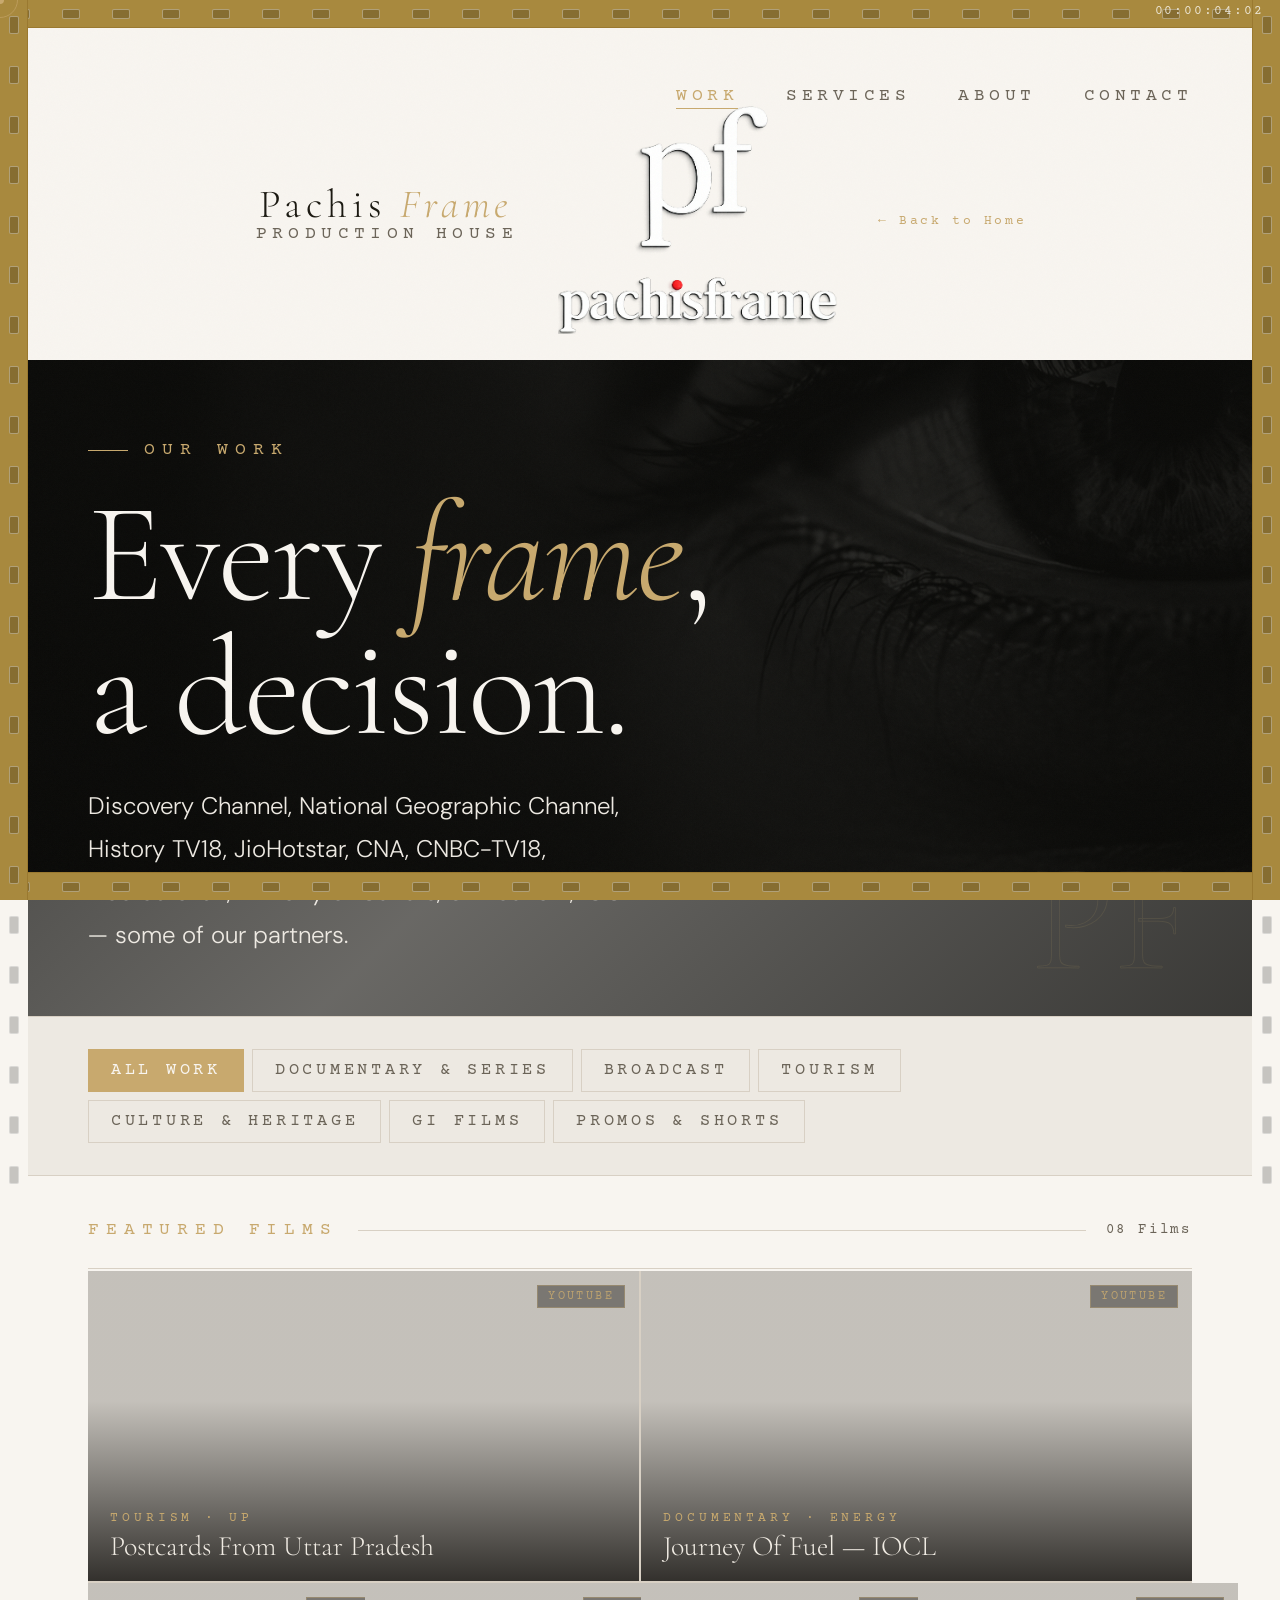
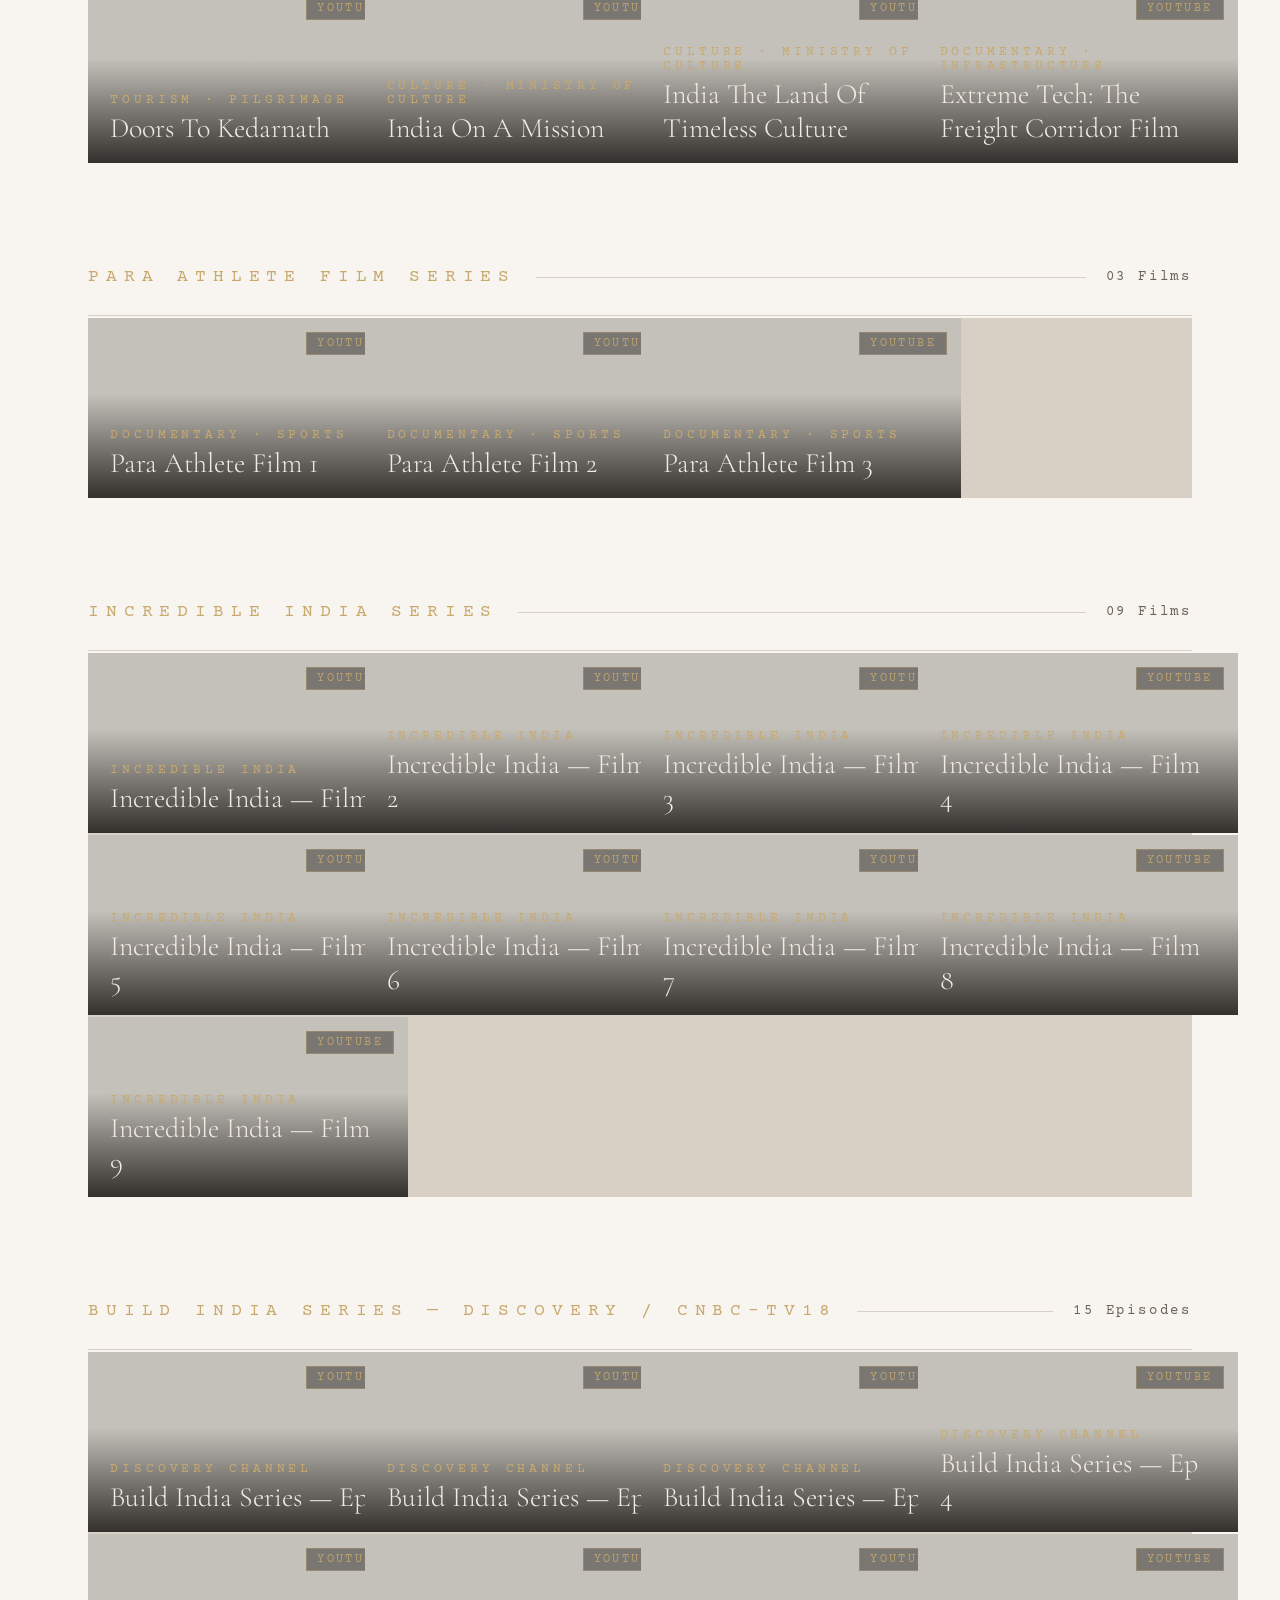
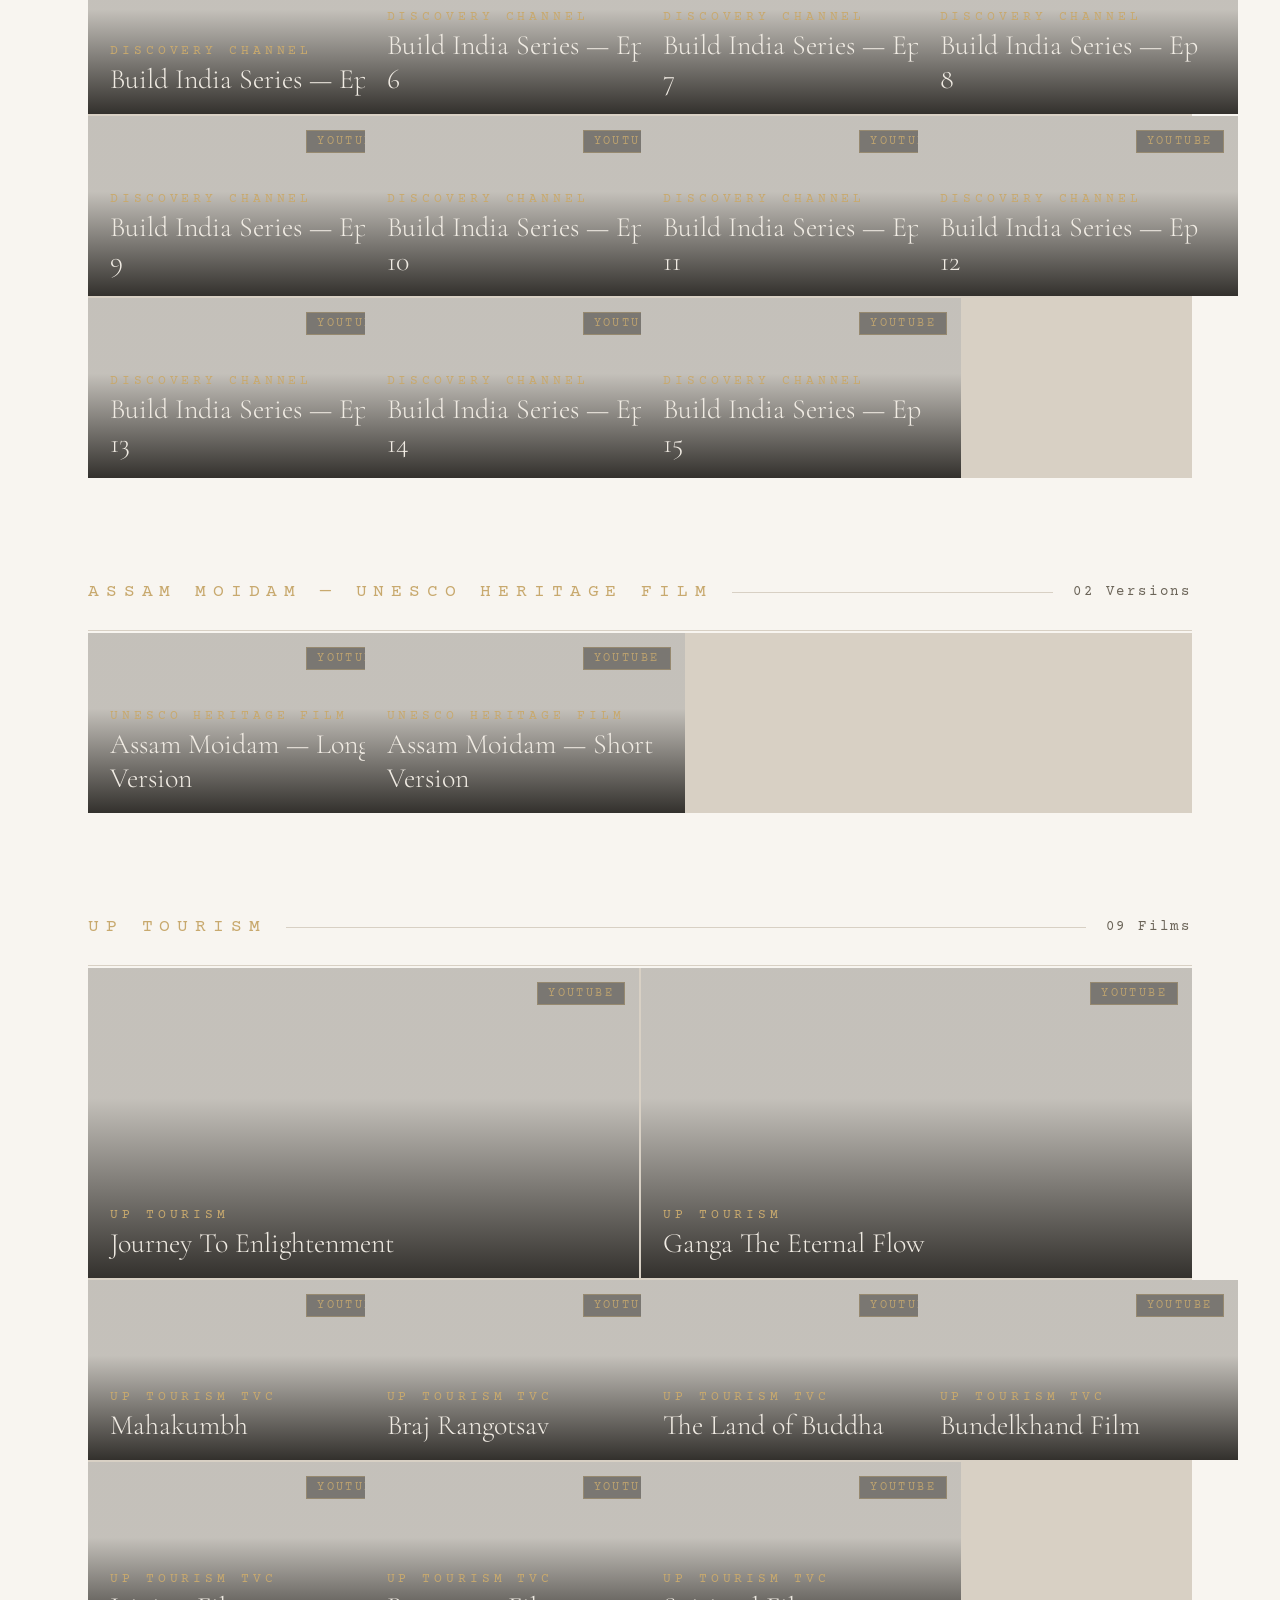
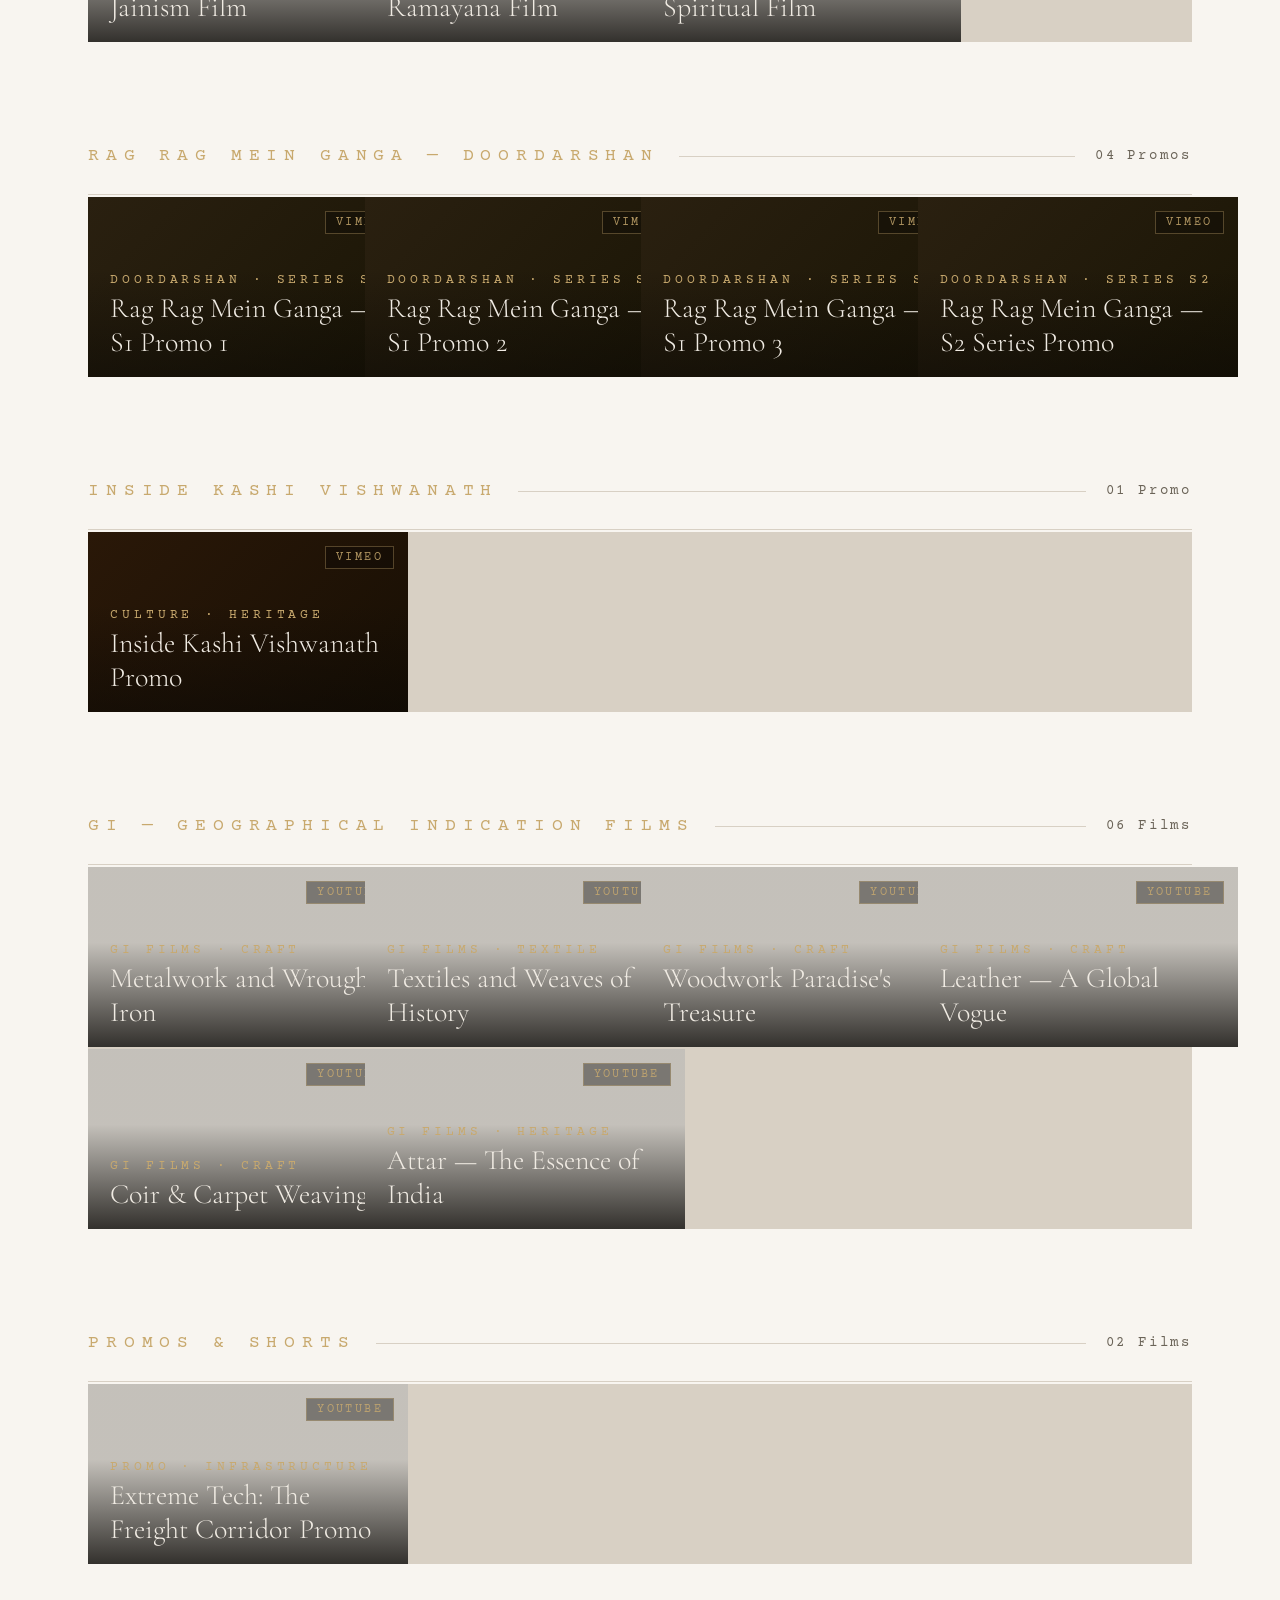
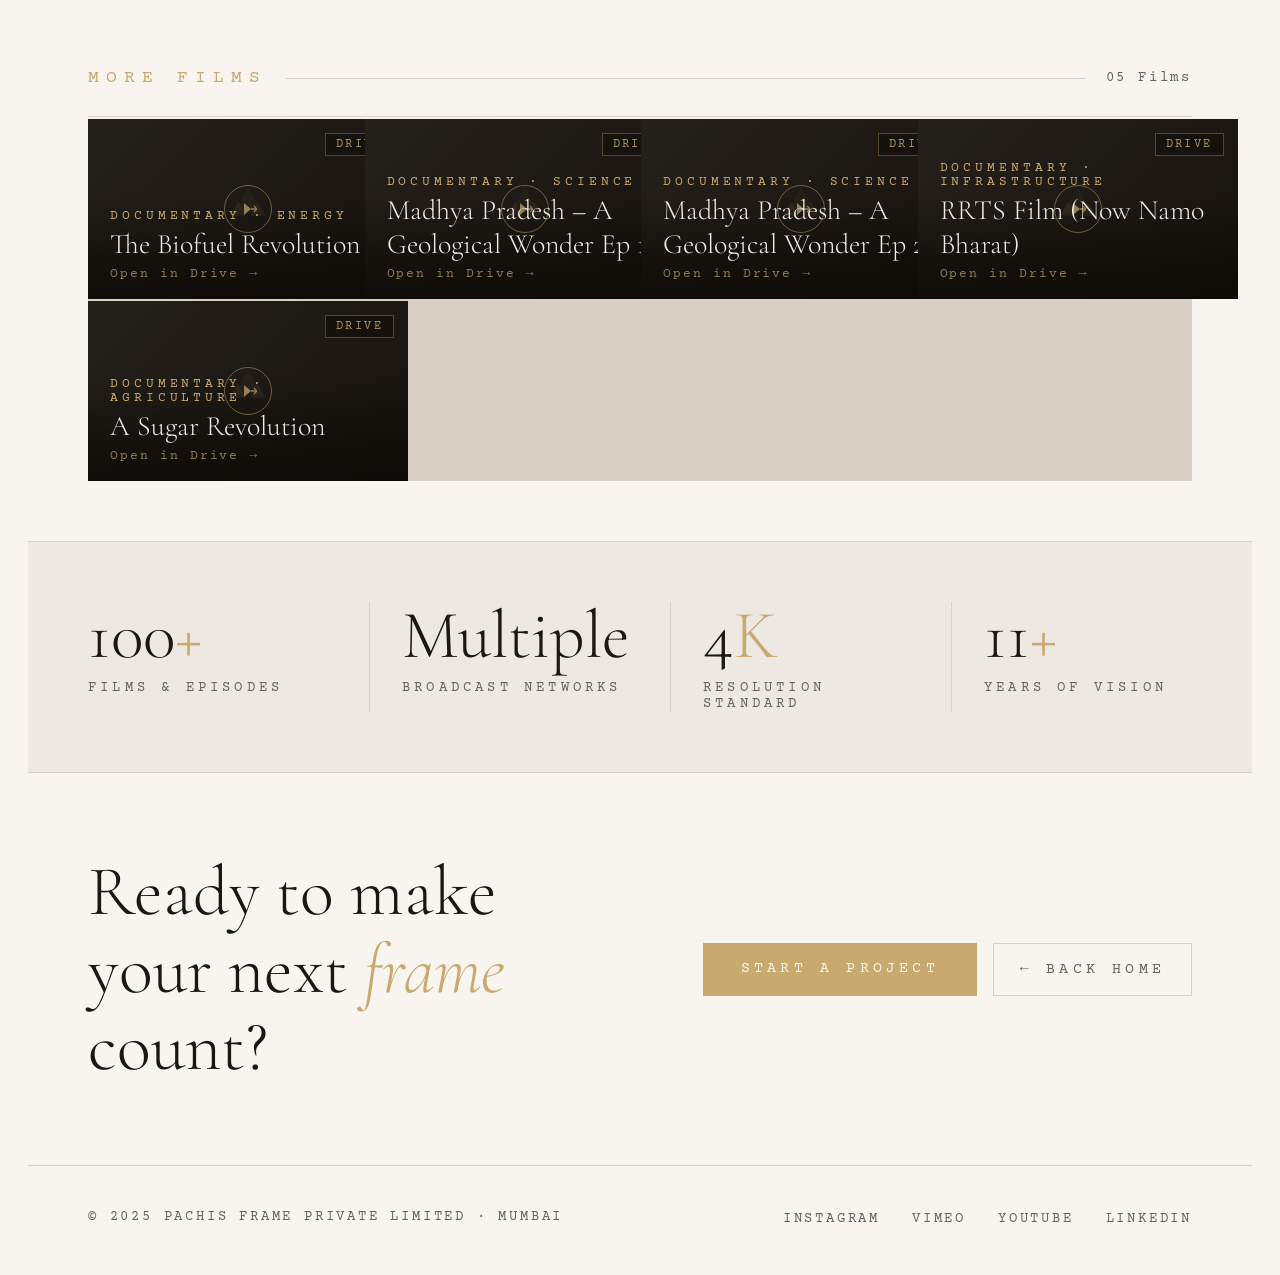
==== work.html @ 08351db2 "first website upload" ====
<!DOCTYPE html>
<html lang="en">
<head>
<meta charset="UTF-8">
<meta name="viewport" content="width=device-width, initial-scale=1.0">
<title>Our Work — Pachis Frame</title>
<link rel="preconnect" href="https://fonts.googleapis.com">
<link href="https://fonts.googleapis.com/css2?family=Cormorant+Garamond:ital,wght@0,300;0,400;1,300;1,400&family=Courier+Prime:wght@400;700&family=DM+Sans:wght@200;300;400&display=swap" rel="stylesheet">
<link rel="stylesheet" href="styles-work.css">
</head>
</head>
<body>

<!-- SHUTTER -->
<div class="shutter" id="shutter">
  <div class="shutter-blade"></div><div class="shutter-blade"></div>
  <div class="shutter-blade"></div><div class="shutter-blade"></div>
  <div class="shutter-blade"></div>
</div>

<div class="grain"></div>
<div class="cursor" id="cursor"></div>
<div class="cursor-ring" id="cursorRing"></div>

<div class="film-strip-top"><div class="sprockets" id="sprockets-top"></div></div>
<div class="film-strip-bottom"><div class="sprockets" id="sprockets-bottom"></div></div>
<div class="film-strip-left"><div id="sprockets-left" style="display:flex;flex-direction:column;align-items:center;gap:var(--sprocket-gap);"></div></div>
<div class="film-strip-right"><div id="sprockets-right" style="display:flex;flex-direction:column;align-items:center;gap:var(--sprocket-gap);"></div></div>
<div class="frame-counter" id="frameCounter">00:00:00:00</div>

<!-- LIGHTBOX -->
<div class="lightbox" id="lightbox">
  <div class="lightbox-inner" id="lightboxInner">
    <button class="lightbox-close" id="lightboxClose">✕&nbsp;&nbsp;Close</button>
    <div id="lightboxContent"></div>
    <div class="lightbox-meta">
      <div>
        <div class="lightbox-cat" id="lightboxCat"></div>
        <div class="lightbox-title" id="lightboxTitle"></div>
      </div>
    </div>
  </div>
</div>

<div class="frame-content">

  <!-- NAV -->
  <nav>
    <div class="logo">
      <div class="logo-text">
        <a href="index.html" class="logo-main">Pachis <span>Frame</span></a>
        <div class="logo-sub">Production House </div>
      </div>
      <img src="pf-logo.png" alt="PF Logo" class="pf-logo" title="Pachis Frame">
      <a href="index.html" class="back-btn">← Back to Home</a>
    </div>
    <ul class="nav-links">
      <li><a href="work.html" class="active">Work</a></li>
      <li><a href="index.html#services">Services</a></li>
      <li><a href="index.html#about">About</a></li>
      <li><a href="index.html#contact">Contact</a></li>
    </ul>
  </nav>

  <!-- PAGE HEADER -->
  <div class="page-header" style="background-image: linear-gradient(135deg, rgba(10,10,8,0.8) 0%, rgba(10,10,8,0.6) 50%, rgba(10,10,8,0.8) 100%), url('bg-cinematic.jpg'); background-size: cover; background-position: center; background-attachment: fixed;">
    <div class="page-eyebrow">OUR WORK</div>
    <h1 class="page-title">Every <em>frame</em>,<br>a decision.</h1>
    <p class="page-subtitle">Discovery Channel, National Geographic Channel, History TV18, JioHotstar, CNA, CNBC-TV18, Doordarshan, Ministry of Culture, UP Tourism, IOCL — some of our partners.</p>
    <div class="page-frame-no">PF</div>
  </div>

  <!-- FILTER BAR -->
  <div class="filter-bar">
    <button class="filter-btn active" data-filter="all">All Work</button>
    <button class="filter-btn" data-filter="documentary">Documentary &amp; Series</button>
    <button class="filter-btn" data-filter="broadcast">Broadcast</button>
    <button class="filter-btn" data-filter="tourism">Tourism</button>
    <button class="filter-btn" data-filter="culture">Culture &amp; Heritage</button>
    <button class="filter-btn" data-filter="gi">GI Films</button>
    <button class="filter-btn" data-filter="promo">Promos &amp; Shorts</button>
  </div>

  <!-- ══════════════════════════════════════════════
       SECTION 1 — FEATURED / STANDALONE FILMS
  ═══════════════════════════════════════════════ -->
  <div class="cat-section">
    <div class="cat-header reveal">
      <div class="cat-label">Featured Films</div>
      <div class="cat-line"></div>
      <div class="cat-count">08 Films</div>
    </div>
  </div>
  <div class="works-section">
    <div class="video-grid featured-first" id="grid-featured">

      <div class="video-card reveal" data-category="tourism"
           data-videoid="_B_gtZFF--w" data-source="youtube"
           data-title="Postcards From Uttar Pradesh" data-cat="Tourism · UP">
        <div class="video-thumb" style="background-image:url('https://img.youtube.com/vi/_B_gtZFF--w/maxresdefault.jpg')"></div>
        <div class="video-overlay"></div>
        <div class="video-frame-line"></div>
        <div class="source-badge">YouTube</div>
        <div class="play-btn"><svg width="14" height="16" viewBox="0 0 14 16" fill="none"><path d="M1 1L13 8L1 15V1Z" fill="#c8a96e"/></svg></div>
        <div class="video-info">
          <div class="video-cat">Tourism · UP</div>
          <div class="video-title">Postcards From Uttar Pradesh</div>
        </div>
      </div>

      <div class="video-card reveal" data-category="documentary"
           data-videoid="2nuiPxfGo1U" data-source="youtube"
           data-title="Journey Of Fuel — IOCL" data-cat="Documentary · Energy">
        <div class="video-thumb" style="background-image:url('https://img.youtube.com/vi/2nuiPxfGo1U/maxresdefault.jpg')"></div>
        <div class="video-overlay"></div>
        <div class="video-frame-line"></div>
        <div class="source-badge">YouTube</div>
        <div class="play-btn"><svg width="14" height="16" viewBox="0 0 14 16" fill="none"><path d="M1 1L13 8L1 15V1Z" fill="#c8a96e"/></svg></div>
        <div class="video-info">
          <div class="video-cat">Documentary · Energy</div>
          <div class="video-title">Journey Of Fuel — IOCL</div>
        </div>
      </div>

      <div class="video-card reveal" data-category="tourism"
           data-videoid="a6baR1G6ljI" data-source="youtube"
           data-title="Doors To Kedarnath" data-cat="Tourism · Pilgrimage">
        <div class="video-thumb" style="background-image:url('https://img.youtube.com/vi/a6baR1G6ljI/maxresdefault.jpg')"></div>
        <div class="video-overlay"></div>
        <div class="video-frame-line"></div>
        <div class="source-badge">YouTube</div>
        <div class="play-btn"><svg width="14" height="16" viewBox="0 0 14 16" fill="none"><path d="M1 1L13 8L1 15V1Z" fill="#c8a96e"/></svg></div>
        <div class="video-info">
          <div class="video-cat">Tourism · Pilgrimage</div>
          <div class="video-title">Doors To Kedarnath</div>
        </div>
      </div>

      <div class="video-card reveal" data-category="culture"
           data-videoid="5Mc6IzIeyDk" data-source="youtube"
           data-title="India On A Mission — Ministry of Culture" data-cat="Culture · Ministry of Culture">
        <div class="video-thumb" style="background-image:url('https://img.youtube.com/vi/5Mc6IzIeyDk/maxresdefault.jpg')"></div>
        <div class="video-overlay"></div>
        <div class="video-frame-line"></div>
        <div class="source-badge">YouTube</div>
        <div class="play-btn"><svg width="14" height="16" viewBox="0 0 14 16" fill="none"><path d="M1 1L13 8L1 15V1Z" fill="#c8a96e"/></svg></div>
        <div class="video-info">
          <div class="video-cat">Culture · Ministry of Culture</div>
          <div class="video-title">India On A Mission</div>
        </div>
      </div>

      <div class="video-card reveal" data-category="culture"
           data-videoid="uENxWjMSAik" data-source="youtube"
           data-title="India The Land Of Timeless Culture — Ministry of Culture" data-cat="Culture · Ministry of Culture">
        <div class="video-thumb" style="background-image:url('https://img.youtube.com/vi/uENxWjMSAik/maxresdefault.jpg')"></div>
        <div class="video-overlay"></div>
        <div class="video-frame-line"></div>
        <div class="source-badge">YouTube</div>
        <div class="play-btn"><svg width="14" height="16" viewBox="0 0 14 16" fill="none"><path d="M1 1L13 8L1 15V1Z" fill="#c8a96e"/></svg></div>
        <div class="video-info">
          <div class="video-cat">Culture · Ministry of Culture</div>
          <div class="video-title">India The Land Of Timeless Culture</div>
        </div>
      </div>

      <div class="video-card reveal" data-category="documentary"
           data-videoid="wspP2FaLEd8" data-source="youtube"
           data-title="Extreme Tech: The Freight Corridor Film" data-cat="Documentary · Infrastructure">
        <div class="video-thumb" style="background-image:url('https://img.youtube.com/vi/wspP2FaLEd8/maxresdefault.jpg')"></div>
        <div class="video-overlay"></div>
        <div class="video-frame-line"></div>
        <div class="source-badge">YouTube</div>
        <div class="play-btn"><svg width="14" height="16" viewBox="0 0 14 16" fill="none"><path d="M1 1L13 8L1 15V1Z" fill="#c8a96e"/></svg></div>
        <div class="video-info">
          <div class="video-cat">Documentary · Infrastructure</div>
          <div class="video-title">Extreme Tech: The Freight Corridor Film</div>
        </div>
      </div>

    </div>
  </div>

  <!-- ══════════════════════════════════════════════
       SECTION 2 — PARA ATHLETE SERIES
  ═══════════════════════════════════════════════ -->
  <div class="cat-section">
    <div class="cat-header reveal">
      <div class="cat-label">Para Athlete Film Series</div>
      <div class="cat-line"></div>
      <div class="cat-count">03 Films</div>
    </div>
  </div>
  <div class="works-section">
    <div class="video-grid" id="grid-para">

      <div class="video-card reveal" data-category="documentary"
           data-videoid="EXRk9Vy6BZ0" data-source="youtube"
           data-title="Para Athlete Film 1" data-cat="Documentary · Sports">
        <div class="video-thumb" style="background-image:url('https://img.youtube.com/vi/EXRk9Vy6BZ0/maxresdefault.jpg')"></div>
        <div class="video-overlay"></div>
        <div class="video-frame-line"></div>
        <div class="source-badge">YouTube</div>
        <div class="play-btn"><svg width="14" height="16" viewBox="0 0 14 16" fill="none"><path d="M1 1L13 8L1 15V1Z" fill="#c8a96e"/></svg></div>
        <div class="video-info">
          <div class="video-cat">Documentary · Sports</div>
          <div class="video-title">Para Athlete Film 1</div>
        </div>
      </div>

      <div class="video-card reveal" data-category="documentary"
           data-videoid="6yxaTI1Kacs" data-source="youtube"
           data-title="Para Athlete Film 2" data-cat="Documentary · Sports">
        <div class="video-thumb" style="background-image:url('https://img.youtube.com/vi/6yxaTI1Kacs/maxresdefault.jpg')"></div>
        <div class="video-overlay"></div>
        <div class="video-frame-line"></div>
        <div class="source-badge">YouTube</div>
        <div class="play-btn"><svg width="14" height="16" viewBox="0 0 14 16" fill="none"><path d="M1 1L13 8L1 15V1Z" fill="#c8a96e"/></svg></div>
        <div class="video-info">
          <div class="video-cat">Documentary · Sports</div>
          <div class="video-title">Para Athlete Film 2</div>
        </div>
      </div>

      <div class="video-card reveal" data-category="documentary"
           data-videoid="1Hbpo1EiDGc" data-source="youtube"
           data-title="Para Athlete Film 3" data-cat="Documentary · Sports">
        <div class="video-thumb" style="background-image:url('https://img.youtube.com/vi/1Hbpo1EiDGc/maxresdefault.jpg')"></div>
        <div class="video-overlay"></div>
        <div class="video-frame-line"></div>
        <div class="source-badge">YouTube</div>
        <div class="play-btn"><svg width="14" height="16" viewBox="0 0 14 16" fill="none"><path d="M1 1L13 8L1 15V1Z" fill="#c8a96e"/></svg></div>
        <div class="video-info">
          <div class="video-cat">Documentary · Sports</div>
          <div class="video-title">Para Athlete Film 3</div>
        </div>
      </div>

    </div>
  </div>

  <!-- ══════════════════════════════════════════════
       SECTION 3 — INCREDIBLE INDIA SERIES
  ═══════════════════════════════════════════════ -->
  <div class="cat-section">
    <div class="cat-header reveal">
      <div class="cat-label">Incredible India Series</div>
      <div class="cat-line"></div>
      <div class="cat-count">09 Films</div>
    </div>
  </div>
  <div class="works-section">
    <div class="video-grid" id="grid-incredibleindia">

      <div class="video-card reveal" data-category="tourism"
           data-videoid="qRhvvIU5agM" data-source="youtube"
           data-title="Incredible India — Film 1" data-cat="Tourism · Incredible India">
        <div class="video-thumb" style="background-image:url('https://img.youtube.com/vi/qRhvvIU5agM/maxresdefault.jpg')"></div>
        <div class="video-overlay"></div><div class="video-frame-line"></div>
        <div class="source-badge">YouTube</div>
        <div class="play-btn"><svg width="14" height="16" viewBox="0 0 14 16" fill="none"><path d="M1 1L13 8L1 15V1Z" fill="#c8a96e"/></svg></div>
        <div class="video-info"><div class="video-cat">Incredible India</div><div class="video-title">Incredible India — Film 1</div></div>
      </div>

      <div class="video-card reveal" data-category="tourism"
           data-videoid="4m4Uq9i8qxs" data-source="youtube"
           data-title="Incredible India — Film 2" data-cat="Tourism · Incredible India">
        <div class="video-thumb" style="background-image:url('https://img.youtube.com/vi/4m4Uq9i8qxs/maxresdefault.jpg')"></div>
        <div class="video-overlay"></div><div class="video-frame-line"></div>
        <div class="source-badge">YouTube</div>
        <div class="play-btn"><svg width="14" height="16" viewBox="0 0 14 16" fill="none"><path d="M1 1L13 8L1 15V1Z" fill="#c8a96e"/></svg></div>
        <div class="video-info"><div class="video-cat">Incredible India</div><div class="video-title">Incredible India — Film 2</div></div>
      </div>

      <div class="video-card reveal" data-category="tourism"
           data-videoid="MO3rZ37IDK4" data-source="youtube"
           data-title="Incredible India — Film 3" data-cat="Tourism · Incredible India">
        <div class="video-thumb" style="background-image:url('https://img.youtube.com/vi/MO3rZ37IDK4/maxresdefault.jpg')"></div>
        <div class="video-overlay"></div><div class="video-frame-line"></div>
        <div class="source-badge">YouTube</div>
        <div class="play-btn"><svg width="14" height="16" viewBox="0 0 14 16" fill="none"><path d="M1 1L13 8L1 15V1Z" fill="#c8a96e"/></svg></div>
        <div class="video-info"><div class="video-cat">Incredible India</div><div class="video-title">Incredible India — Film 3</div></div>
      </div>

      <div class="video-card reveal" data-category="tourism"
           data-videoid="YrK4bOkpATE" data-source="youtube"
           data-title="Incredible India — Film 4" data-cat="Tourism · Incredible India">
        <div class="video-thumb" style="background-image:url('https://img.youtube.com/vi/YrK4bOkpATE/maxresdefault.jpg')"></div>
        <div class="video-overlay"></div><div class="video-frame-line"></div>
        <div class="source-badge">YouTube</div>
        <div class="play-btn"><svg width="14" height="16" viewBox="0 0 14 16" fill="none"><path d="M1 1L13 8L1 15V1Z" fill="#c8a96e"/></svg></div>
        <div class="video-info"><div class="video-cat">Incredible India</div><div class="video-title">Incredible India — Film 4</div></div>
      </div>

      <div class="video-card reveal" data-category="tourism"
           data-videoid="whDSqlfqtlg" data-source="youtube"
           data-title="Incredible India — Film 5" data-cat="Tourism · Incredible India">
        <div class="video-thumb" style="background-image:url('https://img.youtube.com/vi/whDSqlfqtlg/maxresdefault.jpg')"></div>
        <div class="video-overlay"></div><div class="video-frame-line"></div>
        <div class="source-badge">YouTube</div>
        <div class="play-btn"><svg width="14" height="16" viewBox="0 0 14 16" fill="none"><path d="M1 1L13 8L1 15V1Z" fill="#c8a96e"/></svg></div>
        <div class="video-info"><div class="video-cat">Incredible India</div><div class="video-title">Incredible India — Film 5</div></div>
      </div>

      <div class="video-card reveal" data-category="tourism"
           data-videoid="2HBpbGDFO8s" data-source="youtube"
           data-title="Incredible India — Film 6" data-cat="Tourism · Incredible India">
        <div class="video-thumb" style="background-image:url('https://img.youtube.com/vi/2HBpbGDFO8s/maxresdefault.jpg')"></div>
        <div class="video-overlay"></div><div class="video-frame-line"></div>
        <div class="source-badge">YouTube</div>
        <div class="play-btn"><svg width="14" height="16" viewBox="0 0 14 16" fill="none"><path d="M1 1L13 8L1 15V1Z" fill="#c8a96e"/></svg></div>
        <div class="video-info"><div class="video-cat">Incredible India</div><div class="video-title">Incredible India — Film 6</div></div>
      </div>

      <div class="video-card reveal" data-category="tourism"
           data-videoid="ybvDpIU4OSk" data-source="youtube"
           data-title="Incredible India — Film 7" data-cat="Tourism · Incredible India">
        <div class="video-thumb" style="background-image:url('https://img.youtube.com/vi/ybvDpIU4OSk/maxresdefault.jpg')"></div>
        <div class="video-overlay"></div><div class="video-frame-line"></div>
        <div class="source-badge">YouTube</div>
        <div class="play-btn"><svg width="14" height="16" viewBox="0 0 14 16" fill="none"><path d="M1 1L13 8L1 15V1Z" fill="#c8a96e"/></svg></div>
        <div class="video-info"><div class="video-cat">Incredible India</div><div class="video-title">Incredible India — Film 7</div></div>
      </div>

      <div class="video-card reveal" data-category="tourism"
           data-videoid="XbF7Qbi66OY" data-source="youtube"
           data-title="Incredible India — Film 8" data-cat="Tourism · Incredible India">
        <div class="video-thumb" style="background-image:url('https://img.youtube.com/vi/XbF7Qbi66OY/maxresdefault.jpg')"></div>
        <div class="video-overlay"></div><div class="video-frame-line"></div>
        <div class="source-badge">YouTube</div>
        <div class="play-btn"><svg width="14" height="16" viewBox="0 0 14 16" fill="none"><path d="M1 1L13 8L1 15V1Z" fill="#c8a96e"/></svg></div>
        <div class="video-info"><div class="video-cat">Incredible India</div><div class="video-title">Incredible India — Film 8</div></div>
      </div>

      <div class="video-card reveal" data-category="tourism"
           data-videoid="0FHxz-ikoU4" data-source="youtube"
           data-title="Incredible India — Film 9" data-cat="Tourism · Incredible India">
        <div class="video-thumb" style="background-image:url('https://img.youtube.com/vi/0FHxz-ikoU4/maxresdefault.jpg')"></div>
        <div class="video-overlay"></div><div class="video-frame-line"></div>
        <div class="source-badge">YouTube</div>
        <div class="play-btn"><svg width="14" height="16" viewBox="0 0 14 16" fill="none"><path d="M1 1L13 8L1 15V1Z" fill="#c8a96e"/></svg></div>
        <div class="video-info"><div class="video-cat">Incredible India</div><div class="video-title">Incredible India — Film 9</div></div>
      </div>

    </div>
  </div>

  <!-- ══════════════════════════════════════════════
       SECTION 4 — BUILD INDIA SERIES
  ═══════════════════════════════════════════════ -->
  <div class="cat-section">
    <div class="cat-header reveal">
      <div class="cat-label">Build India Series — Discovery / CNBC-TV18</div>
      <div class="cat-line"></div>
      <div class="cat-count">15 Episodes</div>
    </div>
  </div>
  <div class="works-section">
    <div class="video-grid" id="grid-buildindia">

      <div class="video-card reveal" data-category="broadcast"
           data-videoid="jTWuw_oBtJY" data-source="youtube"
           data-title="Build India Series — Ep 1" data-cat="Broadcast · Discovery Channel">
        <div class="video-thumb" style="background-image:url('https://img.youtube.com/vi/jTWuw_oBtJY/maxresdefault.jpg')"></div>
        <div class="video-overlay"></div><div class="video-frame-line"></div>
        <div class="source-badge">YouTube</div>
        <div class="play-btn"><svg width="14" height="16" viewBox="0 0 14 16" fill="none"><path d="M1 1L13 8L1 15V1Z" fill="#c8a96e"/></svg></div>
        <div class="video-info"><div class="video-cat">Discovery Channel</div><div class="video-title">Build India Series — Ep 1</div></div>
      </div>

      <div class="video-card reveal" data-category="broadcast"
           data-videoid="-Cwk-nuMx7U" data-source="youtube"
           data-title="Build India Series — Ep 2" data-cat="Broadcast · Discovery Channel">
        <div class="video-thumb" style="background-image:url('https://img.youtube.com/vi/-Cwk-nuMx7U/maxresdefault.jpg')"></div>
        <div class="video-overlay"></div><div class="video-frame-line"></div>
        <div class="source-badge">YouTube</div>
        <div class="play-btn"><svg width="14" height="16" viewBox="0 0 14 16" fill="none"><path d="M1 1L13 8L1 15V1Z" fill="#c8a96e"/></svg></div>
        <div class="video-info"><div class="video-cat">Discovery Channel</div><div class="video-title">Build India Series — Ep 2</div></div>
      </div>

      <div class="video-card reveal" data-category="broadcast"
           data-videoid="j55F1gL2XO8" data-source="youtube"
           data-title="Build India Series — Ep 3" data-cat="Broadcast · Discovery Channel">
        <div class="video-thumb" style="background-image:url('https://img.youtube.com/vi/j55F1gL2XO8/maxresdefault.jpg')"></div>
        <div class="video-overlay"></div><div class="video-frame-line"></div>
        <div class="source-badge">YouTube</div>
        <div class="play-btn"><svg width="14" height="16" viewBox="0 0 14 16" fill="none"><path d="M1 1L13 8L1 15V1Z" fill="#c8a96e"/></svg></div>
        <div class="video-info"><div class="video-cat">Discovery Channel</div><div class="video-title">Build India Series — Ep 3</div></div>
      </div>

      <div class="video-card reveal" data-category="broadcast"
           data-videoid="HFkU7lZjG0E" data-source="youtube"
           data-title="Build India Series — Ep 4" data-cat="Broadcast · Discovery Channel">
        <div class="video-thumb" style="background-image:url('https://img.youtube.com/vi/HFkU7lZjG0E/maxresdefault.jpg')"></div>
        <div class="video-overlay"></div><div class="video-frame-line"></div>
        <div class="source-badge">YouTube</div>
        <div class="play-btn"><svg width="14" height="16" viewBox="0 0 14 16" fill="none"><path d="M1 1L13 8L1 15V1Z" fill="#c8a96e"/></svg></div>
        <div class="video-info"><div class="video-cat">Discovery Channel</div><div class="video-title">Build India Series — Ep 4</div></div>
      </div>

      <div class="video-card reveal" data-category="broadcast"
           data-videoid="zaFuemRJlSE" data-source="youtube"
           data-title="Build India Series — Ep 5" data-cat="Broadcast · Discovery Channel">
        <div class="video-thumb" style="background-image:url('https://img.youtube.com/vi/zaFuemRJlSE/maxresdefault.jpg')"></div>
        <div class="video-overlay"></div><div class="video-frame-line"></div>
        <div class="source-badge">YouTube</div>
        <div class="play-btn"><svg width="14" height="16" viewBox="0 0 14 16" fill="none"><path d="M1 1L13 8L1 15V1Z" fill="#c8a96e"/></svg></div>
        <div class="video-info"><div class="video-cat">Discovery Channel</div><div class="video-title">Build India Series — Ep 5</div></div>
      </div>

      <div class="video-card reveal" data-category="broadcast"
           data-videoid="fEWGQwNhNB8" data-source="youtube"
           data-title="Build India Series — Ep 6" data-cat="Broadcast · Discovery Channel">
        <div class="video-thumb" style="background-image:url('https://img.youtube.com/vi/fEWGQwNhNB8/maxresdefault.jpg')"></div>
        <div class="video-overlay"></div><div class="video-frame-line"></div>
        <div class="source-badge">YouTube</div>
        <div class="play-btn"><svg width="14" height="16" viewBox="0 0 14 16" fill="none"><path d="M1 1L13 8L1 15V1Z" fill="#c8a96e"/></svg></div>
        <div class="video-info"><div class="video-cat">Discovery Channel</div><div class="video-title">Build India Series — Ep 6</div></div>
      </div>

      <div class="video-card reveal" data-category="broadcast"
           data-videoid="XD5-wzLCQTE" data-source="youtube"
           data-title="Build India Series — Ep 7" data-cat="Broadcast · Discovery Channel">
        <div class="video-thumb" style="background-image:url('https://img.youtube.com/vi/XD5-wzLCQTE/maxresdefault.jpg')"></div>
        <div class="video-overlay"></div><div class="video-frame-line"></div>
        <div class="source-badge">YouTube</div>
        <div class="play-btn"><svg width="14" height="16" viewBox="0 0 14 16" fill="none"><path d="M1 1L13 8L1 15V1Z" fill="#c8a96e"/></svg></div>
        <div class="video-info"><div class="video-cat">Discovery Channel</div><div class="video-title">Build India Series — Ep 7</div></div>
      </div>

      <div class="video-card reveal" data-category="broadcast"
           data-videoid="HEJBFNecsIA" data-source="youtube"
           data-title="Build India Series — Ep 8" data-cat="Broadcast · Discovery Channel">
        <div class="video-thumb" style="background-image:url('https://img.youtube.com/vi/HEJBFNecsIA/maxresdefault.jpg')"></div>
        <div class="video-overlay"></div><div class="video-frame-line"></div>
        <div class="source-badge">YouTube</div>
        <div class="play-btn"><svg width="14" height="16" viewBox="0 0 14 16" fill="none"><path d="M1 1L13 8L1 15V1Z" fill="#c8a96e"/></svg></div>
        <div class="video-info"><div class="video-cat">Discovery Channel</div><div class="video-title">Build India Series — Ep 8</div></div>
      </div>

      <div class="video-card reveal" data-category="broadcast"
           data-videoid="QM6WQ2ZDvts" data-source="youtube"
           data-title="Build India Series — Ep 9" data-cat="Broadcast · Discovery Channel">
        <div class="video-thumb" style="background-image:url('https://img.youtube.com/vi/QM6WQ2ZDvts/maxresdefault.jpg')"></div>
        <div class="video-overlay"></div><div class="video-frame-line"></div>
        <div class="source-badge">YouTube</div>
        <div class="play-btn"><svg width="14" height="16" viewBox="0 0 14 16" fill="none"><path d="M1 1L13 8L1 15V1Z" fill="#c8a96e"/></svg></div>
        <div class="video-info"><div class="video-cat">Discovery Channel</div><div class="video-title">Build India Series — Ep 9</div></div>
      </div>

      <div class="video-card reveal" data-category="broadcast"
           data-videoid="f9yNM8xARi8" data-source="youtube"
           data-title="Build India Series — Ep 10" data-cat="Broadcast · Discovery Channel">
        <div class="video-thumb" style="background-image:url('https://img.youtube.com/vi/f9yNM8xARi8/maxresdefault.jpg')"></div>
        <div class="video-overlay"></div><div class="video-frame-line"></div>
        <div class="source-badge">YouTube</div>
        <div class="play-btn"><svg width="14" height="16" viewBox="0 0 14 16" fill="none"><path d="M1 1L13 8L1 15V1Z" fill="#c8a96e"/></svg></div>
        <div class="video-info"><div class="video-cat">Discovery Channel</div><div class="video-title">Build India Series — Ep 10</div></div>
      </div>

      <div class="video-card reveal" data-category="broadcast"
           data-videoid="nvNVYXzQwLo" data-source="youtube"
           data-title="Build India Series — Ep 11" data-cat="Broadcast · Discovery Channel">
        <div class="video-thumb" style="background-image:url('https://img.youtube.com/vi/nvNVYXzQwLo/maxresdefault.jpg')"></div>
        <div class="video-overlay"></div><div class="video-frame-line"></div>
        <div class="source-badge">YouTube</div>
        <div class="play-btn"><svg width="14" height="16" viewBox="0 0 14 16" fill="none"><path d="M1 1L13 8L1 15V1Z" fill="#c8a96e"/></svg></div>
        <div class="video-info"><div class="video-cat">Discovery Channel</div><div class="video-title">Build India Series — Ep 11</div></div>
      </div>

      <div class="video-card reveal" data-category="broadcast"
           data-videoid="m8gb6R8pz40" data-source="youtube"
           data-title="Build India Series — Ep 12" data-cat="Broadcast · Discovery Channel">
        <div class="video-thumb" style="background-image:url('https://img.youtube.com/vi/m8gb6R8pz40/maxresdefault.jpg')"></div>
        <div class="video-overlay"></div><div class="video-frame-line"></div>
        <div class="source-badge">YouTube</div>
        <div class="play-btn"><svg width="14" height="16" viewBox="0 0 14 16" fill="none"><path d="M1 1L13 8L1 15V1Z" fill="#c8a96e"/></svg></div>
        <div class="video-info"><div class="video-cat">Discovery Channel</div><div class="video-title">Build India Series — Ep 12</div></div>
      </div>

      <div class="video-card reveal" data-category="broadcast"
           data-videoid="bK5sveA7hng" data-source="youtube"
           data-title="Build India Series — Ep 13" data-cat="Broadcast · Discovery Channel">
        <div class="video-thumb" style="background-image:url('https://img.youtube.com/vi/bK5sveA7hng/maxresdefault.jpg')"></div>
        <div class="video-overlay"></div><div class="video-frame-line"></div>
        <div class="source-badge">YouTube</div>
        <div class="play-btn"><svg width="14" height="16" viewBox="0 0 14 16" fill="none"><path d="M1 1L13 8L1 15V1Z" fill="#c8a96e"/></svg></div>
        <div class="video-info"><div class="video-cat">Discovery Channel</div><div class="video-title">Build India Series — Ep 13</div></div>
      </div>

      <div class="video-card reveal" data-category="broadcast"
           data-videoid="z0sQPzvPqnU" data-source="youtube"
           data-title="Build India Series — Ep 14" data-cat="Broadcast · Discovery Channel">
        <div class="video-thumb" style="background-image:url('https://img.youtube.com/vi/z0sQPzvPqnU/maxresdefault.jpg')"></div>
        <div class="video-overlay"></div><div class="video-frame-line"></div>
        <div class="source-badge">YouTube</div>
        <div class="play-btn"><svg width="14" height="16" viewBox="0 0 14 16" fill="none"><path d="M1 1L13 8L1 15V1Z" fill="#c8a96e"/></svg></div>
        <div class="video-info"><div class="video-cat">Discovery Channel</div><div class="video-title">Build India Series — Ep 14</div></div>
      </div>

      <div class="video-card reveal" data-category="broadcast"
           data-videoid="z8LSO2iUUVU" data-source="youtube"
           data-title="Build India Series — Ep 15" data-cat="Broadcast · Discovery Channel">
        <div class="video-thumb" style="background-image:url('https://img.youtube.com/vi/z8LSO2iUUVU/maxresdefault.jpg')"></div>
        <div class="video-overlay"></div><div class="video-frame-line"></div>
        <div class="source-badge">YouTube</div>
        <div class="play-btn"><svg width="14" height="16" viewBox="0 0 14 16" fill="none"><path d="M1 1L13 8L1 15V1Z" fill="#c8a96e"/></svg></div>
        <div class="video-info"><div class="video-cat">Discovery Channel</div><div class="video-title">Build India Series — Ep 15</div></div>
      </div>

    </div>
  </div>

  <!-- ══════════════════════════════════════════════
       SECTION 5 — ASSAM MOIDAM UNESCO
  ═══════════════════════════════════════════════ -->
  <div class="cat-section">
    <div class="cat-header reveal">
      <div class="cat-label">Assam Moidam — UNESCO Heritage Film</div>
      <div class="cat-line"></div>
      <div class="cat-count">02 Versions</div>
    </div>
  </div>
  <div class="works-section">
    <div class="video-grid" id="grid-assam">

      <div class="video-card reveal" data-category="culture"
           data-videoid="Jr9wdoVGIuc" data-source="youtube"
           data-title="Assam Moidam UNESCO Film — Long Version" data-cat="Culture · UNESCO Heritage">
        <div class="video-thumb" style="background-image:url('https://img.youtube.com/vi/Jr9wdoVGIuc/maxresdefault.jpg')"></div>
        <div class="video-overlay"></div><div class="video-frame-line"></div>
        <div class="source-badge">YouTube</div>
        <div class="play-btn"><svg width="14" height="16" viewBox="0 0 14 16" fill="none"><path d="M1 1L13 8L1 15V1Z" fill="#c8a96e"/></svg></div>
        <div class="video-info"><div class="video-cat">UNESCO Heritage Film</div><div class="video-title">Assam Moidam — Long Version</div></div>
      </div>

      <div class="video-card reveal" data-category="culture"
           data-videoid="HhB0kXmDrwQ" data-source="youtube"
           data-title="Assam Moidam UNESCO Film — Short Version" data-cat="Culture · UNESCO Heritage">
        <div class="video-thumb" style="background-image:url('https://img.youtube.com/vi/HhB0kXmDrwQ/maxresdefault.jpg')"></div>
        <div class="video-overlay"></div><div class="video-frame-line"></div>
        <div class="source-badge">YouTube</div>
        <div class="play-btn"><svg width="14" height="16" viewBox="0 0 14 16" fill="none"><path d="M1 1L13 8L1 15V1Z" fill="#c8a96e"/></svg></div>
        <div class="video-info"><div class="video-cat">UNESCO Heritage Film</div><div class="video-title">Assam Moidam — Short Version</div></div>
      </div>

    </div>
  </div>

  <!-- ══════════════════════════════════════════════
       SECTION 6 — UP TOURISM
  ═══════════════════════════════════════════════ -->
  <div class="cat-section">
    <div class="cat-header reveal">
      <div class="cat-label">UP Tourism</div>
      <div class="cat-line"></div>
      <div class="cat-count">09 Films</div>
    </div>
  </div>
  <div class="works-section">
    <div class="video-grid featured-first" id="grid-uptourism">

      <div class="video-card reveal" data-category="tourism"
           data-videoid="OXKZukWqCCk" data-source="youtube"
           data-title="UP Tourism – Journey To Enlightenment" data-cat="Tourism · UP Tourism">
        <div class="video-thumb" style="background-image:url('https://img.youtube.com/vi/OXKZukWqCCk/maxresdefault.jpg')"></div>
        <div class="video-overlay"></div><div class="video-frame-line"></div>
        <div class="source-badge">YouTube</div>
        <div class="play-btn"><svg width="14" height="16" viewBox="0 0 14 16" fill="none"><path d="M1 1L13 8L1 15V1Z" fill="#c8a96e"/></svg></div>
        <div class="video-info"><div class="video-cat">UP Tourism</div><div class="video-title">Journey To Enlightenment</div></div>
      </div>

      <div class="video-card reveal" data-category="tourism"
           data-videoid="9EtKFPC55WQ" data-source="youtube"
           data-title="UP Tourism – Ganga The Eternal Flow" data-cat="Tourism · UP Tourism">
        <div class="video-thumb" style="background-image:url('https://img.youtube.com/vi/9EtKFPC55WQ/maxresdefault.jpg')"></div>
        <div class="video-overlay"></div><div class="video-frame-line"></div>
        <div class="source-badge">YouTube</div>
        <div class="play-btn"><svg width="14" height="16" viewBox="0 0 14 16" fill="none"><path d="M1 1L13 8L1 15V1Z" fill="#c8a96e"/></svg></div>
        <div class="video-info"><div class="video-cat">UP Tourism</div><div class="video-title">Ganga The Eternal Flow</div></div>
      </div>

      <!-- TVCs -->
      <div class="video-card reveal" data-category="tourism"
           data-videoid="eIlNX1cijxQ" data-source="youtube"
           data-title="UP Tourism TVC — Mahakumbh" data-cat="Tourism · TVC">
        <div class="video-thumb" style="background-image:url('https://img.youtube.com/vi/eIlNX1cijxQ/maxresdefault.jpg')"></div>
        <div class="video-overlay"></div><div class="video-frame-line"></div>
        <div class="source-badge">YouTube</div>
        <div class="play-btn"><svg width="14" height="16" viewBox="0 0 14 16" fill="none"><path d="M1 1L13 8L1 15V1Z" fill="#c8a96e"/></svg></div>
        <div class="video-info"><div class="video-cat">UP Tourism TVC</div><div class="video-title">Mahakumbh</div></div>
      </div>

      <div class="video-card reveal" data-category="tourism"
           data-videoid="2mIAxkvfkPI" data-source="youtube"
           data-title="UP Tourism TVC — Braj Rangotsav" data-cat="Tourism · TVC">
        <div class="video-thumb" style="background-image:url('https://img.youtube.com/vi/2mIAxkvfkPI/maxresdefault.jpg')"></div>
        <div class="video-overlay"></div><div class="video-frame-line"></div>
        <div class="source-badge">YouTube</div>
        <div class="play-btn"><svg width="14" height="16" viewBox="0 0 14 16" fill="none"><path d="M1 1L13 8L1 15V1Z" fill="#c8a96e"/></svg></div>
        <div class="video-info"><div class="video-cat">UP Tourism TVC</div><div class="video-title">Braj Rangotsav</div></div>
      </div>

      <div class="video-card reveal" data-category="tourism"
           data-videoid="364Ls2o9Zd8" data-source="youtube"
           data-title="UP Tourism TVC — The Land of Buddha" data-cat="Tourism · TVC">
        <div class="video-thumb" style="background-image:url('https://img.youtube.com/vi/364Ls2o9Zd8/maxresdefault.jpg')"></div>
        <div class="video-overlay"></div><div class="video-frame-line"></div>
        <div class="source-badge">YouTube</div>
        <div class="play-btn"><svg width="14" height="16" viewBox="0 0 14 16" fill="none"><path d="M1 1L13 8L1 15V1Z" fill="#c8a96e"/></svg></div>
        <div class="video-info"><div class="video-cat">UP Tourism TVC</div><div class="video-title">The Land of Buddha</div></div>
      </div>

      <div class="video-card reveal" data-category="tourism"
           data-videoid="q4EOQjuEigc" data-source="youtube"
           data-title="UP Tourism TVC — Bundelkhand Film" data-cat="Tourism · TVC">
        <div class="video-thumb" style="background-image:url('https://img.youtube.com/vi/q4EOQjuEigc/maxresdefault.jpg')"></div>
        <div class="video-overlay"></div><div class="video-frame-line"></div>
        <div class="source-badge">YouTube</div>
        <div class="play-btn"><svg width="14" height="16" viewBox="0 0 14 16" fill="none"><path d="M1 1L13 8L1 15V1Z" fill="#c8a96e"/></svg></div>
        <div class="video-info"><div class="video-cat">UP Tourism TVC</div><div class="video-title">Bundelkhand Film</div></div>
      </div>

      <div class="video-card reveal" data-category="tourism"
           data-videoid="JKrm-td3vwM" data-source="youtube"
           data-title="UP Tourism TVC — Jainism Film" data-cat="Tourism · TVC">
        <div class="video-thumb" style="background-image:url('https://img.youtube.com/vi/JKrm-td3vwM/maxresdefault.jpg')"></div>
        <div class="video-overlay"></div><div class="video-frame-line"></div>
        <div class="source-badge">YouTube</div>
        <div class="play-btn"><svg width="14" height="16" viewBox="0 0 14 16" fill="none"><path d="M1 1L13 8L1 15V1Z" fill="#c8a96e"/></svg></div>
        <div class="video-info"><div class="video-cat">UP Tourism TVC</div><div class="video-title">Jainism Film</div></div>
      </div>

      <div class="video-card reveal" data-category="tourism"
           data-videoid="zEDagw-mNNg" data-source="youtube"
           data-title="UP Tourism TVC — Ramayana Film" data-cat="Tourism · TVC">
        <div class="video-thumb" style="background-image:url('https://img.youtube.com/vi/zEDagw-mNNg/maxresdefault.jpg')"></div>
        <div class="video-overlay"></div><div class="video-frame-line"></div>
        <div class="source-badge">YouTube</div>
        <div class="play-btn"><svg width="14" height="16" viewBox="0 0 14 16" fill="none"><path d="M1 1L13 8L1 15V1Z" fill="#c8a96e"/></svg></div>
        <div class="video-info"><div class="video-cat">UP Tourism TVC</div><div class="video-title">Ramayana Film</div></div>
      </div>

      <div class="video-card reveal" data-category="tourism"
           data-videoid="dpFwEDKJg8U" data-source="youtube"
           data-title="UP Tourism TVC — Spiritual Film" data-cat="Tourism · TVC">
        <div class="video-thumb" style="background-image:url('https://img.youtube.com/vi/dpFwEDKJg8U/maxresdefault.jpg')"></div>
        <div class="video-overlay"></div><div class="video-frame-line"></div>
        <div class="source-badge">YouTube</div>
        <div class="play-btn"><svg width="14" height="16" viewBox="0 0 14 16" fill="none"><path d="M1 1L13 8L1 15V1Z" fill="#c8a96e"/></svg></div>
        <div class="video-info"><div class="video-cat">UP Tourism TVC</div><div class="video-title">Spiritual Film</div></div>
      </div>

    </div>
  </div>

  <!-- ══════════════════════════════════════════════
       SECTION 7 — RAG RAG MEIN GANGA — DOORDARSHAN
  ═══════════════════════════════════════════════ -->
  <div class="cat-section">
    <div class="cat-header reveal">
      <div class="cat-label">Rag Rag Mein Ganga — Doordarshan</div>
      <div class="cat-line"></div>
      <div class="cat-count">04 Promos</div>
    </div>
  </div>
  <div class="works-section">
    <div class="video-grid" id="grid-ganga">

      <div class="video-card reveal" data-category="broadcast"
           data-videoid="329756058" data-source="vimeo"
           data-title="Rag Rag Mein Ganga S1 — Promo 1" data-cat="Broadcast · Doordarshan">
        <div class="video-thumb" style="background:linear-gradient(135deg,#2a2010 0%,#1a1505 100%);"></div>
        <div class="video-overlay" style="background:linear-gradient(to top,rgba(10,8,5,0.5) 0%,transparent 60%)"></div>
        <div class="video-frame-line"></div>
        <div class="source-badge">Vimeo</div>
        <div class="play-btn"><svg width="14" height="16" viewBox="0 0 14 16" fill="none"><path d="M1 1L13 8L1 15V1Z" fill="#c8a96e"/></svg></div>
        <div class="video-info"><div class="video-cat">Doordarshan · Series S1</div><div class="video-title">Rag Rag Mein Ganga — S1 Promo 1</div></div>
      </div>

      <div class="video-card reveal" data-category="broadcast"
           data-videoid="329756500" data-source="vimeo"
           data-title="Rag Rag Mein Ganga S1 — Promo 2" data-cat="Broadcast · Doordarshan">
        <div class="video-thumb" style="background:linear-gradient(135deg,#2a2010 0%,#1a1505 100%);"></div>
        <div class="video-overlay" style="background:linear-gradient(to top,rgba(10,8,5,0.5) 0%,transparent 60%)"></div>
        <div class="video-frame-line"></div>
        <div class="source-badge">Vimeo</div>
        <div class="play-btn"><svg width="14" height="16" viewBox="0 0 14 16" fill="none"><path d="M1 1L13 8L1 15V1Z" fill="#c8a96e"/></svg></div>
        <div class="video-info"><div class="video-cat">Doordarshan · Series S1</div><div class="video-title">Rag Rag Mein Ganga — S1 Promo 2</div></div>
      </div>

      <div class="video-card reveal" data-category="broadcast"
           data-videoid="329753914" data-source="vimeo"
           data-title="Rag Rag Mein Ganga S1 — Promo 3" data-cat="Broadcast · Doordarshan">
        <div class="video-thumb" style="background:linear-gradient(135deg,#2a2010 0%,#1a1505 100%);"></div>
        <div class="video-overlay" style="background:linear-gradient(to top,rgba(10,8,5,0.5) 0%,transparent 60%)"></div>
        <div class="video-frame-line"></div>
        <div class="source-badge">Vimeo</div>
        <div class="play-btn"><svg width="14" height="16" viewBox="0 0 14 16" fill="none"><path d="M1 1L13 8L1 15V1Z" fill="#c8a96e"/></svg></div>
        <div class="video-info"><div class="video-cat">Doordarshan · Series S1</div><div class="video-title">Rag Rag Mein Ganga — S1 Promo 3</div></div>
      </div>

      <div class="video-card reveal" data-category="broadcast"
           data-videoid="531311501" data-source="vimeo"
           data-title="Rag Rag Mein Ganga S2 — Series Promo" data-cat="Broadcast · Doordarshan">
        <div class="video-thumb" style="background:linear-gradient(135deg,#2a2010 0%,#1a1505 100%);"></div>
        <div class="video-overlay" style="background:linear-gradient(to top,rgba(10,8,5,0.5) 0%,transparent 60%)"></div>
        <div class="video-frame-line"></div>
        <div class="source-badge">Vimeo</div>
        <div class="play-btn"><svg width="14" height="16" viewBox="0 0 14 16" fill="none"><path d="M1 1L13 8L1 15V1Z" fill="#c8a96e"/></svg></div>
        <div class="video-info"><div class="video-cat">Doordarshan · Series S2</div><div class="video-title">Rag Rag Mein Ganga — S2 Series Promo</div></div>
      </div>

    </div>
  </div>

  <!-- ══════════════════════════════════════════════
       SECTION 8 — INSIDE KASHI VISHWANATH
  ═══════════════════════════════════════════════ -->
  <div class="cat-section">
    <div class="cat-header reveal">
      <div class="cat-label">Inside Kashi Vishwanath</div>
      <div class="cat-line"></div>
      <div class="cat-count">01 Promo</div>
    </div>
  </div>
  <div class="works-section">
    <div class="video-grid" id="grid-kashi">

      <div class="video-card reveal" data-category="culture"
           data-videoid="663947320" data-source="vimeo"
           data-title="Inside Kashi Vishwanath Promo" data-cat="Culture · Heritage">
        <div class="video-thumb" style="background:linear-gradient(135deg,#2a1808 0%,#180f04 100%);"></div>
        <div class="video-overlay" style="background:linear-gradient(to top,rgba(10,8,5,0.5) 0%,transparent 60%)"></div>
        <div class="video-frame-line"></div>
        <div class="source-badge">Vimeo</div>
        <div class="play-btn"><svg width="14" height="16" viewBox="0 0 14 16" fill="none"><path d="M1 1L13 8L1 15V1Z" fill="#c8a96e"/></svg></div>
        <div class="video-info"><div class="video-cat">Culture · Heritage</div><div class="video-title">Inside Kashi Vishwanath Promo</div></div>
      </div>

    </div>
  </div>

  <!-- ══════════════════════════════════════════════
       SECTION 9 — GI FILMS
  ═══════════════════════════════════════════════ -->
  <div class="cat-section">
    <div class="cat-header reveal">
      <div class="cat-label">GI — Geographical Indication Films</div>
      <div class="cat-line"></div>
      <div class="cat-count">06 Films</div>
    </div>
  </div>
  <div class="works-section">
    <div class="video-grid" id="grid-gi">

      <div class="video-card reveal" data-category="gi"
           data-videoid="O1hz5ynV4ZE" data-source="youtube"
           data-title="GI — Metalwork and Wrought Iron" data-cat="GI Films · Craft">
        <div class="video-thumb" style="background-image:url('https://img.youtube.com/vi/O1hz5ynV4ZE/maxresdefault.jpg')"></div>
        <div class="video-overlay"></div><div class="video-frame-line"></div>
        <div class="source-badge">YouTube</div>
        <div class="play-btn"><svg width="14" height="16" viewBox="0 0 14 16" fill="none"><path d="M1 1L13 8L1 15V1Z" fill="#c8a96e"/></svg></div>
        <div class="video-info"><div class="video-cat">GI Films · Craft</div><div class="video-title">Metalwork and Wrought Iron</div></div>
      </div>

      <div class="video-card reveal" data-category="gi"
           data-videoid="z9EcPR7f7Xo" data-source="youtube"
           data-title="GI — Textiles and Weaves of History" data-cat="GI Films · Textile">
        <div class="video-thumb" style="background-image:url('https://img.youtube.com/vi/z9EcPR7f7Xo/maxresdefault.jpg')"></div>
        <div class="video-overlay"></div><div class="video-frame-line"></div>
        <div class="source-badge">YouTube</div>
        <div class="play-btn"><svg width="14" height="16" viewBox="0 0 14 16" fill="none"><path d="M1 1L13 8L1 15V1Z" fill="#c8a96e"/></svg></div>
        <div class="video-info"><div class="video-cat">GI Films · Textile</div><div class="video-title">Textiles and Weaves of History</div></div>
      </div>

      <div class="video-card reveal" data-category="gi"
           data-videoid="dJD1dgCG-h4" data-source="youtube"
           data-title="GI — Woodwork Paradise's Treasure" data-cat="GI Films · Craft">
        <div class="video-thumb" style="background-image:url('https://img.youtube.com/vi/dJD1dgCG-h4/maxresdefault.jpg')"></div>
        <div class="video-overlay"></div><div class="video-frame-line"></div>
        <div class="source-badge">YouTube</div>
        <div class="play-btn"><svg width="14" height="16" viewBox="0 0 14 16" fill="none"><path d="M1 1L13 8L1 15V1Z" fill="#c8a96e"/></svg></div>
        <div class="video-info"><div class="video-cat">GI Films · Craft</div><div class="video-title">Woodwork Paradise's Treasure</div></div>
      </div>

      <div class="video-card reveal" data-category="gi"
           data-videoid="cwVfixwWgAI" data-source="youtube"
           data-title="GI — Leather: A Global Vogue" data-cat="GI Films · Craft">
        <div class="video-thumb" style="background-image:url('https://img.youtube.com/vi/cwVfixwWgAI/maxresdefault.jpg')"></div>
        <div class="video-overlay"></div><div class="video-frame-line"></div>
        <div class="source-badge">YouTube</div>
        <div class="play-btn"><svg width="14" height="16" viewBox="0 0 14 16" fill="none"><path d="M1 1L13 8L1 15V1Z" fill="#c8a96e"/></svg></div>
        <div class="video-info"><div class="video-cat">GI Films · Craft</div><div class="video-title">Leather — A Global Vogue</div></div>
      </div>

      <div class="video-card reveal" data-category="gi"
           data-videoid="HYolMx3HdeU" data-source="youtube"
           data-title="GI — Coir & Carpet Weaving" data-cat="GI Films · Craft">
        <div class="video-thumb" style="background-image:url('https://img.youtube.com/vi/HYolMx3HdeU/maxresdefault.jpg')"></div>
        <div class="video-overlay"></div><div class="video-frame-line"></div>
        <div class="source-badge">YouTube</div>
        <div class="play-btn"><svg width="14" height="16" viewBox="0 0 14 16" fill="none"><path d="M1 1L13 8L1 15V1Z" fill="#c8a96e"/></svg></div>
        <div class="video-info"><div class="video-cat">GI Films · Craft</div><div class="video-title">Coir &amp; Carpet Weaving</div></div>
      </div>

      <div class="video-card reveal" data-category="gi"
           data-videoid="kL83iX-GE8o" data-source="youtube"
           data-title="GI — Attar The Essence of India" data-cat="GI Films · Heritage">
        <div class="video-thumb" style="background-image:url('https://img.youtube.com/vi/kL83iX-GE8o/maxresdefault.jpg')"></div>
        <div class="video-overlay"></div><div class="video-frame-line"></div>
        <div class="source-badge">YouTube</div>
        <div class="play-btn"><svg width="14" height="16" viewBox="0 0 14 16" fill="none"><path d="M1 1L13 8L1 15V1Z" fill="#c8a96e"/></svg></div>
        <div class="video-info"><div class="video-cat">GI Films · Heritage</div><div class="video-title">Attar — The Essence of India</div></div>
      </div>

    </div>
  </div>

  <!-- ══════════════════════════════════════════════
       SECTION 10 — PROMOS & SHORTS
  ═══════════════════════════════════════════════ -->
  <div class="cat-section">
    <div class="cat-header reveal">
      <div class="cat-label">Promos &amp; Shorts</div>
      <div class="cat-line"></div>
      <div class="cat-count">02 Films</div>
    </div>
  </div>
  <div class="works-section">
    <div class="video-grid" id="grid-promos">

      <div class="video-card reveal" data-category="promo"
           data-videoid="IQqu_r8n6lk" data-source="youtube"
           data-title="Extreme Tech: The Freight Corridor Promo" data-cat="Promo · Infrastructure">
        <div class="video-thumb" style="background-image:url('https://img.youtube.com/vi/IQqu_r8n6lk/maxresdefault.jpg')"></div>
        <div class="video-overlay"></div><div class="video-frame-line"></div>
        <div class="source-badge">YouTube</div>
        <div class="play-btn"><svg width="14" height="16" viewBox="0 0 14 16" fill="none"><path d="M1 1L13 8L1 15V1Z" fill="#c8a96e"/></svg></div>
        <div class="video-info"><div class="video-cat">Promo · Infrastructure</div><div class="video-title">Extreme Tech: The Freight Corridor Promo</div></div>
      </div>

    </div>
  </div>

  <!-- ══════════════════════════════════════════════
       SECTION 11 — GOOGLE DRIVE FILMS
  ═══════════════════════════════════════════════ -->
  <div class="cat-section">
    <div class="cat-header reveal">
      <div class="cat-label">More Films</div>
      <div class="cat-line"></div>
      <div class="cat-count">05 Films</div>
    </div>
  </div>
  <div class="works-section">
    <div class="video-grid" id="grid-drive">

      <div class="video-card drive-card reveal" data-category="documentary"
           data-drivelink="https://drive.google.com/file/d/1ciX39M4mf5t5_OdygcVYFOJu9ljcs75E/view"
           data-source="drive"
           data-title="The Biofuel Revolution" data-cat="Documentary · Energy">
        <div class="video-thumb"></div>
        <div class="video-overlay"></div><div class="video-frame-line"></div>
        <div class="source-badge">Drive</div>
        <div class="drive-icon">
          <svg width="48" height="48" viewBox="0 0 48 48" fill="none">
            <path d="M6 36L14 22L22 36H6Z" fill="#c8a96e" opacity="0.6"/>
            <path d="M24 8L38 32H24L10 32L24 8Z" fill="#c8a96e" opacity="0.3"/>
            <path d="M26 36H42L34 22L26 36Z" fill="#c8a96e" opacity="0.5"/>
          </svg>
        </div>
        <div class="play-btn" style="opacity:0.7;">
          <svg width="14" height="14" viewBox="0 0 14 14" fill="none"><path d="M1 1L8 7L1 13V1Z" fill="#c8a96e"/><path d="M8 7H13" stroke="#c8a96e" stroke-width="1.5"/><path d="M11 4L14 7L11 10" stroke="#c8a96e" stroke-width="1.2"/></svg>
        </div>
        <div class="video-info"><div class="video-cat">Documentary · Energy</div><div class="video-title">The Biofuel Revolution</div><div class="video-sub">Open in Drive →</div></div>
      </div>

      <div class="video-card drive-card reveal" data-category="documentary"
           data-drivelink="https://drive.google.com/file/d/1WcEWogoXxputqVP524Gf7dzx1_Lu1T2q/view"
           data-source="drive"
           data-title="Madhya Pradesh – A Geological Wonder Ep 1" data-cat="Documentary · Science">
        <div class="video-thumb"></div>
        <div class="video-overlay"></div><div class="video-frame-line"></div>
        <div class="source-badge">Drive</div>
        <div class="drive-icon">
          <svg width="48" height="48" viewBox="0 0 48 48" fill="none"><path d="M6 36L14 22L22 36H6Z" fill="#c8a96e" opacity="0.6"/><path d="M24 8L38 32H24L10 32L24 8Z" fill="#c8a96e" opacity="0.3"/><path d="M26 36H42L34 22L26 36Z" fill="#c8a96e" opacity="0.5"/></svg>
        </div>
        <div class="play-btn" style="opacity:0.7;">
          <svg width="14" height="14" viewBox="0 0 14 14" fill="none"><path d="M1 1L8 7L1 13V1Z" fill="#c8a96e"/><path d="M8 7H13" stroke="#c8a96e" stroke-width="1.5"/><path d="M11 4L14 7L11 10" stroke="#c8a96e" stroke-width="1.2"/></svg>
        </div>
        <div class="video-info"><div class="video-cat">Documentary · Science</div><div class="video-title">Madhya Pradesh – A Geological Wonder Ep 1</div><div class="video-sub">Open in Drive →</div></div>
      </div>

      <div class="video-card drive-card reveal" data-category="documentary"
           data-drivelink="https://drive.google.com/file/d/1J1M0vzP2xxW2tPEalqIs2k0ZwQ4Ge7k/view"
           data-source="drive"
           data-title="Madhya Pradesh – A Geological Wonder Ep 2" data-cat="Documentary · Science">
        <div class="video-thumb"></div>
        <div class="video-overlay"></div><div class="video-frame-line"></div>
        <div class="source-badge">Drive</div>
        <div class="drive-icon">
          <svg width="48" height="48" viewBox="0 0 48 48" fill="none"><path d="M6 36L14 22L22 36H6Z" fill="#c8a96e" opacity="0.6"/><path d="M24 8L38 32H24L10 32L24 8Z" fill="#c8a96e" opacity="0.3"/><path d="M26 36H42L34 22L26 36Z" fill="#c8a96e" opacity="0.5"/></svg>
        </div>
        <div class="play-btn" style="opacity:0.7;">
          <svg width="14" height="14" viewBox="0 0 14 14" fill="none"><path d="M1 1L8 7L1 13V1Z" fill="#c8a96e"/><path d="M8 7H13" stroke="#c8a96e" stroke-width="1.5"/><path d="M11 4L14 7L11 10" stroke="#c8a96e" stroke-width="1.2"/></svg>
        </div>
        <div class="video-info"><div class="video-cat">Documentary · Science</div><div class="video-title">Madhya Pradesh – A Geological Wonder Ep 2</div><div class="video-sub">Open in Drive →</div></div>
      </div>

      <div class="video-card drive-card reveal" data-category="broadcast"
           data-drivelink="https://drive.google.com/file/d/12N2l-QvL2n1e_CAWy05ETItwHOdrJDpJ/view"
           data-source="drive"
           data-title="RRTS Film (Now Namo Bharat)" data-cat="Documentary · Infrastructure">
        <div class="video-thumb"></div>
        <div class="video-overlay"></div><div class="video-frame-line"></div>
        <div class="source-badge">Drive</div>
        <div class="drive-icon">
          <svg width="48" height="48" viewBox="0 0 48 48" fill="none"><path d="M6 36L14 22L22 36H6Z" fill="#c8a96e" opacity="0.6"/><path d="M24 8L38 32H24L10 32L24 8Z" fill="#c8a96e" opacity="0.3"/><path d="M26 36H42L34 22L26 36Z" fill="#c8a96e" opacity="0.5"/></svg>
        </div>
        <div class="play-btn" style="opacity:0.7;">
          <svg width="14" height="14" viewBox="0 0 14 14" fill="none"><path d="M1 1L8 7L1 13V1Z" fill="#c8a96e"/><path d="M8 7H13" stroke="#c8a96e" stroke-width="1.5"/><path d="M11 4L14 7L11 10" stroke="#c8a96e" stroke-width="1.2"/></svg>
        </div>
        <div class="video-info"><div class="video-cat">Documentary · Infrastructure</div><div class="video-title">RRTS Film (Now Namo Bharat)</div><div class="video-sub">Open in Drive →</div></div>
      </div>

      <div class="video-card drive-card reveal" data-category="documentary"
           data-drivelink="https://drive.google.com/file/d/1V0wPiazASZ28jg4vY2IADMw14Cl24M7x/view"
           data-source="drive"
           data-title="A Sugar Revolution" data-cat="Documentary · Agriculture">
        <div class="video-thumb"></div>
        <div class="video-overlay"></div><div class="video-frame-line"></div>
        <div class="source-badge">Drive</div>
        <div class="drive-icon">
          <svg width="48" height="48" viewBox="0 0 48 48" fill="none"><path d="M6 36L14 22L22 36H6Z" fill="#c8a96e" opacity="0.6"/><path d="M24 8L38 32H24L10 32L24 8Z" fill="#c8a96e" opacity="0.3"/><path d="M26 36H42L34 22L26 36Z" fill="#c8a96e" opacity="0.5"/></svg>
        </div>
        <div class="play-btn" style="opacity:0.7;">
          <svg width="14" height="14" viewBox="0 0 14 14" fill="none"><path d="M1 1L8 7L1 13V1Z" fill="#c8a96e"/><path d="M8 7H13" stroke="#c8a96e" stroke-width="1.5"/><path d="M11 4L14 7L11 10" stroke="#c8a96e" stroke-width="1.2"/></svg>
        </div>
        <div class="video-info"><div class="video-cat">Documentary · Agriculture</div><div class="video-title">A Sugar Revolution</div><div class="video-sub">Open in Drive →</div></div>
      </div>

    </div>
  </div>

  <!-- STATS BAND -->
  <div class="stats-band">
    <div class="stat-item reveal">
      <div class="stat-num">100<em>+</em></div>
      <div class="stat-lbl">Films & Episodes</div>
    </div>
    <div class="stat-item reveal">
      <div class="stat-num">Multiple</div>
      <div class="stat-lbl">Broadcast Networks</div>
    </div>
    <div class="stat-item reveal">
      <div class="stat-num">4<em>K</em></div>
      <div class="stat-lbl">Resolution Standard</div>
    </div>
    <div class="stat-item reveal">
      <div class="stat-num">11<em>+</em></div>
      <div class="stat-lbl">Years of Vision</div>
    </div>
  </div>

  <!-- CTA BAND -->
  <div class="cta-band reveal">
    <h2>Ready to make<br>your next <em>frame</em> count?</h2>
    <div class="cta-buttons">
      <a href="index.html#contact" class="btn-primary">Start a Project</a>
      <a href="index.html" class="btn-ghost">← Back Home</a>
    </div>
  </div>

  <!-- FOOTER -->
  <footer>
    <div class="footer-copy">© 2025 Pachis Frame Private Limited · Mumbai</div>
    <ul class="footer-social">
      <li><a href="#">Instagram</a></li>
      <li><a href="#">Vimeo</a></li>
      <li><a href="#">YouTube</a></li>
      <li><a href="#">LinkedIn</a></li>
    </ul>
  </footer>

</div><!-- /frame-content -->

<script>
// ── CURSOR ──
const cursor = document.getElementById('cursor');
const ring = document.getElementById('cursorRing');
let mx = 0, my = 0, rx = 0, ry = 0;
document.addEventListener('mousemove', e => { mx = e.clientX; my = e.clientY; });
function animCursor() {
  cursor.style.left = mx + 'px'; cursor.style.top = my + 'px';
  rx += (mx - rx) * 0.14; ry += (my - ry) * 0.14;
  ring.style.left = rx + 'px'; ring.style.top = ry + 'px';
  requestAnimationFrame(animCursor);
}
animCursor();
document.querySelectorAll('a, button, .video-card, .filter-btn').forEach(el => {
  el.addEventListener('mouseenter', () => { cursor.style.width='16px'; cursor.style.height='16px'; ring.style.width='56px'; ring.style.height='56px'; });
  el.addEventListener('mouseleave', () => { cursor.style.width='8px'; cursor.style.height='8px'; ring.style.width='36px'; ring.style.height='36px'; });
});

// ── SPROCKETS ──
function makeSprockets(id, count, vertical = false) {
  const c = document.getElementById(id);
  for (let i = 0; i < count; i++) {
    const s = document.createElement('div');
    s.className = vertical ? 'sprocket-v' : 'sprocket';
    c.appendChild(s);
  }
}
makeSprockets('sprockets-top', 60);
makeSprockets('sprockets-bottom', 60);
makeSprockets('sprockets-left', 30, true);
makeSprockets('sprockets-right', 30, true);

// ── FRAME COUNTER ──
let frames = 0;
const fc = document.getElementById('frameCounter');
setInterval(() => {
  frames++;
  const f = frames % 25;
  const s = Math.floor(frames / 25) % 60;
  const m = Math.floor(frames / 1500) % 60;
  const h = Math.floor(frames / 90000);
  fc.textContent = `${String(h).padStart(2,'0')}:${String(m).padStart(2,'0')}:${String(s).padStart(2,'0')}:${String(f).padStart(2,'0')}`;
}, 40);

// ── YOUTUBE THUMBNAIL FALLBACK ──
// If maxresdefault is missing, fall back to hqdefault
document.querySelectorAll('.video-thumb[style*="img.youtube.com"]').forEach(el => {
  const src = el.style.backgroundImage;
  const match = src.match(/vi\/([\w-]+)\//);
  if (!match) return;
  const id = match[1];
  const img = new Image();
  img.onload = function() {
    // maxres returns a 120x90 if not found — check for that
    if (this.naturalWidth <= 120) {
      el.style.backgroundImage = `url('https://img.youtube.com/vi/${id}/hqdefault.jpg')`;
    }
  };
  img.src = `https://img.youtube.com/vi/${id}/maxresdefault.jpg`;
});

// ── LIGHTBOX ──
const lightbox = document.getElementById('lightbox');
const lightboxContent = document.getElementById('lightboxContent');
const lightboxTitle = document.getElementById('lightboxTitle');
const lightboxCat = document.getElementById('lightboxCat');
const lightboxClose = document.getElementById('lightboxClose');

function openLightbox(card) {
  const source = card.dataset.source;
  const title = card.dataset.title;
  const cat = card.dataset.cat;

  lightboxTitle.textContent = title;
  lightboxCat.textContent = cat;

  if (source === 'youtube') {
    const vid = card.dataset.videoid;
    lightboxContent.innerHTML = `
      <div class="lightbox-video-wrap">
        <iframe src="https://www.youtube.com/embed/${vid}?autoplay=1&rel=0&modestbranding=1"
          allow="autoplay; encrypted-media; fullscreen" allowfullscreen></iframe>
      </div>`;
  } else if (source === 'vimeo') {
    const vid = card.dataset.videoid;
    lightboxContent.innerHTML = `
      <div class="lightbox-video-wrap">
        <iframe src="https://player.vimeo.com/video/${vid}?autoplay=1&color=c8a96e&title=0&byline=0"
          allow="autoplay; fullscreen; picture-in-picture" allowfullscreen></iframe>
      </div>`;
  } else if (source === 'drive') {
    const link = card.dataset.drivelink;
    lightboxContent.innerHTML = `
      <div class="drive-placeholder">
        <div class="drive-placeholder-icon">
          <svg width="56" height="56" viewBox="0 0 48 48" fill="none">
            <path d="M6 36L14 22L22 36H6Z" fill="#c8a96e" opacity="0.6"/>
            <path d="M24 8L38 32H24L10 32L24 8Z" fill="#c8a96e" opacity="0.3"/>
            <path d="M26 36H42L34 22L26 36Z" fill="#c8a96e" opacity="0.5"/>
          </svg>
        </div>
        <div class="drive-placeholder-text">${title}</div>
        <div class="drive-placeholder-sub">Hosted on Google Drive</div>
        <a href="${link}" target="_blank" rel="noopener" class="drive-open-link">
          Open &amp; Watch ↗
        </a>
      </div>`;
  }

  lightbox.classList.add('open');
  document.body.style.overflow = 'hidden';
}

function closeLightbox() {
  lightbox.classList.remove('open');
  document.body.style.overflow = '';
  // Clear iframe to stop video
  setTimeout(() => { lightboxContent.innerHTML = ''; }, 350);
}

// Click cards to open
document.querySelectorAll('.video-card').forEach(card => {
  card.addEventListener('click', () => openLightbox(card));
});

lightboxClose.addEventListener('click', closeLightbox);
lightbox.addEventListener('click', e => {
  if (e.target === lightbox) closeLightbox();
});
document.addEventListener('keydown', e => {
  if (e.key === 'Escape') closeLightbox();
});

// ── FILTER ──
const filterBtns = document.querySelectorAll('.filter-btn');
const allCards = document.querySelectorAll('.video-card');

filterBtns.forEach(btn => {
  btn.addEventListener('click', () => {
    filterBtns.forEach(b => b.classList.remove('active'));
    btn.classList.add('active');
    const filter = btn.dataset.filter;
    allCards.forEach(card => {
      if (filter === 'all' || card.dataset.category === filter) {
        card.classList.remove('hidden');
      } else {
        card.classList.add('hidden');
      }
    });
  });
});

// ── SCROLL REVEAL ──
const reveals = document.querySelectorAll('.reveal');
const obs = new IntersectionObserver(entries => {
  entries.forEach(e => {
    if (e.isIntersecting) { e.target.classList.add('visible'); obs.unobserve(e.target); }
  });
}, { threshold: 0.05 });
reveals.forEach(r => obs.observe(r));

// ── SHUTTER ──
setTimeout(() => { document.getElementById('shutter').style.display = 'none'; }, 1400);
</script>
</body>
</html>
---- styles-work.css ----
@import url("https://fonts.googleapis.com/css2?family=Cormorant+Garamond:ital,wght@0,300;0,400;1,300;1,400&family=Courier+Prime:wght@400;700&family=DM+Sans:wght@200;300;400&display=swap");

*, *::before, *::after { box-sizing: border-box; margin: 0; padding: 0; }

:root {
  --pearl: #f8f5f0;
  --pearl-dark: #ede9e2;
  --dark-text: #1a1810;
  --mid-text: #6b6458;
  --light-border: #d8d0c4;
  --accent: #c8a96e;
  --accent-dark: #a8893e;
  --film-border: 28px;
  --sprocket-size: 18px;
  --sprocket-gap: 32px;
}

html { scroll-behavior: smooth; }

body {
  background: var(--pearl);
  color: var(--dark-text);
  font-family: 'DM Sans', sans-serif;
  font-weight: 300;
  cursor: none;
  overflow-x: hidden;
}

/* CURSOR */
.cursor {
  position: fixed; width: 8px; height: 8px;
  background: var(--accent); border-radius: 50%;
  pointer-events: none; z-index: 9999;
  transform: translate(-50%, -50%);
  transition: width 0.2s ease, height 0.2s ease;
}
.cursor-ring {
  position: fixed; width: 36px; height: 36px;
  border: 1px solid rgba(200,169,110,0.6); border-radius: 50%;
  pointer-events: none; z-index: 9998;
  transform: translate(-50%, -50%);
  transition: transform 0.18s ease, width 0.2s ease, height 0.2s ease;
}

/* FILM BORDERS */
.film-strip-top, .film-strip-bottom {
  position: fixed; left: 0; right: 0;
  height: var(--film-border); background: var(--accent-dark);
  z-index: 100; display: flex; align-items: center;
}
.film-strip-top { top: 0; border-bottom: 1px solid #9a7930; }
.film-strip-bottom { bottom: 0; border-top: 1px solid #9a7930; }
.film-strip-left, .film-strip-right {
  position: fixed; top: 0; bottom: 0;
  width: var(--film-border); background: var(--accent-dark);
  z-index: 100; display: flex; flex-direction: column;
  align-items: center; justify-content: center; gap: var(--sprocket-gap);
}
.film-strip-left { left: 0; border-right: 1px solid #9a7930; }
.film-strip-right { right: 0; border-left: 1px solid #9a7930; }

.sprockets { display: flex; gap: var(--sprocket-gap); padding: 0 12px; width: 100%; overflow: hidden; }
.sprocket { width: var(--sprocket-size); height: 10px; border: 1px solid rgba(255,255,255,0.35); border-radius: 2px; flex-shrink: 0; background: rgba(0,0,0,0.2); }
.sprocket-v { width: 10px; height: var(--sprocket-size); border: 1px solid rgba(255,255,255,0.35); border-radius: 2px; flex-shrink: 0; background: rgba(0,0,0,0.2); }

.frame-counter {
  position: fixed; top: 4px; right: 16px; z-index: 101;
  font-family: 'Courier Prime', monospace; font-size: 13px;
  color: rgba(255,255,255,0.75); letter-spacing: 0.15em;
}

/* GRAIN */
.grain {
  position: fixed; inset: 0; pointer-events: none; z-index: 99; opacity: 0.025;
  background-image: url("data:image/svg+xml,%3Csvg viewBox='0 0 512 512' xmlns='http://www.w3.org/2000/svg'%3E%3Cfilter id='n'%3E%3CfeTurbulence type='fractalNoise' baseFrequency='0.75' numOctaves='4' stitchTiles='stitch'/%3E%3C/filter%3E%3Crect width='100%25' height='100%25' filter='url(%23n)'/%3E%3C/svg%3E");
  background-size: 180px;
  animation: grain-shift 0.4s steps(1) infinite;
}
@keyframes grain-shift {
  0%   { transform: translate(0,0); }
  25%  { transform: translate(-2px, 1px); }
  50%  { transform: translate(2px, -1px); }
  75%  { transform: translate(-1px, -2px); }
  100% { transform: translate(1px, 2px); }
}

.frame-content {
  margin: var(--film-border) var(--film-border);
  min-height: calc(100vh - 56px);
}

/* SHUTTER */
.shutter {
  position: fixed; inset: 0; z-index: 200;
  display: grid; grid-template-columns: repeat(5, 1fr); pointer-events: none;
}
.shutter-blade {
  background: var(--accent-dark); transform-origin: top;
  animation: shutter-open 0.7s cubic-bezier(0.77, 0, 0.18, 1) forwards;
}
.shutter-blade:nth-child(1) { animation-delay: 0s; }
.shutter-blade:nth-child(2) { animation-delay: 0.06s; }
.shutter-blade:nth-child(3) { animation-delay: 0.12s; }
.shutter-blade:nth-child(4) { animation-delay: 0.18s; }
.shutter-blade:nth-child(5) { animation-delay: 0.24s; }
@keyframes shutter-open { 0% { transform: scaleY(1); } 100% { transform: scaleY(0); } }

/* NAV */
nav {
  padding: 40px 60px 0;
  display: flex;
  justify-content: center;
  align-items: flex-start;
  position: relative;
  z-index: 10;
}
.logo { display: flex; flex-direction: row; gap: 40px; align-items: center; justify-content: center; }
.logo-text { display: flex; flex-direction: column; gap: 0; align-items: center; }
.logo-main { text-align: center; text-decoration: none; }
.logo-sub { text-align: center; }
.logo-main {
  font-family: 'Cormorant Garamond', serif; font-size: 40px; font-weight: 300;
  letter-spacing: 0.12em; line-height: 1; color: var(--dark-text); text-decoration: none;
}
.logo-main span { color: var(--accent); font-style: italic; }
.logo-sub {
  font-family: 'Courier Prime', monospace; font-size: 18px; letter-spacing: 0.3em;
  color: var(--mid-text); text-transform: uppercase; padding-left: 2px;
}
.nav-links { display: flex; gap: 48px; list-style: none; padding-top: 6px; position: absolute; right: 60px; top: 50px; }
.nav-links a {
  font-family: 'Courier Prime', monospace; font-size: 18px; letter-spacing: 0.25em;
  text-transform: uppercase; color: var(--mid-text); text-decoration: none; transition: color 0.3s;
  position: relative;
}
.nav-links a::after {
  content: ''; position: absolute; bottom: -3px; left: 0;
  width: 0; height: 1px; background: var(--accent); transition: width 0.3s ease;
}
.nav-links a:hover { color: var(--dark-text); }
.nav-links a:hover::after { width: 100%; }
.nav-links a.active { color: var(--accent); }
.nav-links a.active::after { width: 100%; }

/* ── LOGO & BACK BUTTON ── */
.pf-logo {
  width: 280px;
  height: 280px;
  margin-top: 12px;
  opacity: 1;
  transition: opacity 0.3s;
  display: block;
  object-fit: contain;
}
.pf-logo:hover { opacity: 0.9; }

.back-btn {
  display: inline-block;
  margin-top: 12px;
  font-family: 'Courier Prime', monospace;
  font-size: 13px;
  letter-spacing: 0.2em;
  color: var(--accent);
  text-decoration: none;
  transition: color 0.3s;
}
.back-btn:hover { color: var(--dark-text); }

/* PAGE HEADER */
.page-header {
  padding: 80px 60px 60px;
  border-bottom: 1px solid var(--light-border);
  position: relative;
  overflow: hidden;
  background-size: cover;
  background-position: center;
  background-attachment: fixed;
  min-height: 65vh;
  display: flex;
  flex-direction: column;
  justify-content: center;
}
.page-header::before {
  content: '';
  position: absolute;
  inset: 0;
  background: linear-gradient(135deg, rgba(10,10,8,0.8) 0%, rgba(10,10,8,0.6) 50%, rgba(10,10,8,0.8) 100%);
  pointer-events: none;
}
.page-eyebrow {
  font-family: 'Courier Prime', monospace; font-size: 18px;
  letter-spacing: 0.4em; color: var(--accent); text-transform: uppercase;
  margin-bottom: 28px; display: flex; align-items: center; gap: 16px;
  position: relative;
  z-index: 1;
}
.page-eyebrow::before { content: ''; width: 40px; height: 1px; background: var(--accent); }
.page-title {
  font-family: 'Cormorant Garamond', serif;
  font-size: clamp(77px, 11vw, 144px);
  font-weight: 300; line-height: 0.95; letter-spacing: -0.02em;
  color: var(--pearl); margin-bottom: 28px;
  position: relative;
  z-index: 1;
}
.page-title em { font-style: italic; color: var(--accent); }
.page-subtitle {
  font-size: 24px; color: var(--pearl-dark); line-height: 1.8; max-width: 560px;
  position: relative;
  z-index: 1;
}
.page-frame-no {
  position: absolute; right: 60px; bottom: 20px;
  font-family: 'Cormorant Garamond', serif;
  font-size: clamp(80px, 12vw, 160px);
  font-weight: 300; color: transparent;
  -webkit-text-stroke: 1px rgba(200,169,110,0.12);
  line-height: 1; user-select: none; pointer-events: none;
  z-index: 1;
}

/* FILTER BAR */
.filter-bar {
  padding: 32px 60px;
  border-bottom: 1px solid var(--light-border);
  display: flex; align-items: center; gap: 8px;
  background: var(--pearl-dark);
  overflow-x: auto;
  flex-wrap: wrap;
}
.filter-btn {
  font-family: 'Courier Prime', monospace; font-size: 17px;
  letter-spacing: 0.22em; text-transform: uppercase;
  padding: 11px 22px; border: 1px solid var(--light-border);
  background: none; color: var(--mid-text);
  cursor: none; transition: all 0.25s ease; white-space: nowrap;
}
.filter-btn:hover { border-color: var(--accent); color: var(--accent); }
.filter-btn.active { background: var(--accent); border-color: var(--accent); color: var(--pearl); }

/* ── SECTION LABEL ── */
.cat-section { padding: 0 60px; margin-bottom: 0; }
.cat-header {
  display: flex; align-items: center; gap: 20px;
  padding: 44px 0 28px;
  border-bottom: 1px solid var(--light-border);
  margin-bottom: 0;
}
.cat-label {
  font-family: 'Courier Prime', monospace; font-size: 18px;
  letter-spacing: 0.38em; color: var(--accent); text-transform: uppercase;
  white-space: nowrap;
}
.cat-line { flex: 1; height: 1px; background: var(--light-border); }
.cat-count {
  font-family: 'Courier Prime', monospace; font-size: 14px;
  color: var(--mid-text); letter-spacing: 0.2em; white-space: nowrap;
}

/* WORKS CONTAINER */
.works-section { padding: 0 60px 60px; }

/* VIDEO GRID */
.video-grid {
  display: grid;
  grid-template-columns: repeat(4, 1fr);
  gap: 2px;
  background: var(--light-border);
  margin-top: 2px;
}

/* Wide variants for featured */
.video-grid.featured-first .video-card:first-child { grid-column: span 2; }
.video-grid.featured-first .video-card:nth-child(2) { grid-column: span 2; }

.video-card {
  background: var(--pearl-dark);
  position: relative; overflow: hidden;
  cursor: none;
  aspect-ratio: 16/9;
  min-height: 180px;
  transition: opacity 0.4s ease, transform 0.4s ease;
}
.video-card.hidden { display: none; }

/* THUMBNAIL */
.video-thumb {
  position: absolute; inset: 0;
  background-size: cover; background-position: center;
  transition: transform 0.7s cubic-bezier(0.25,0.46,0.45,0.94);
}
.video-card:hover .video-thumb { transform: scale(1.06); }

/* Dark overlay */
.video-overlay {
  position: absolute; inset: 0;
  background: linear-gradient(to top, rgba(10,8,5,0.82) 0%, rgba(10,8,5,0.18) 58%);
  transition: background 0.4s ease;
}
.video-card:hover .video-overlay {
  background: linear-gradient(to top, rgba(10,8,5,0.90) 0%, rgba(10,8,5,0.30) 62%);
}

/* Fallback pattern when no thumb loads */
.video-fallback {
  position: absolute; inset: 0;
  display: flex; align-items: center; justify-content: center;
}

/* FRAME BORDER hover */
.video-frame-line {
  position: absolute; top: 10px; left: 10px; right: 10px; bottom: 10px;
  border: 1px solid rgba(200,169,110,0); pointer-events: none;
  transition: border-color 0.4s ease; z-index: 2;
}
.video-card:hover .video-frame-line { border-color: rgba(200,169,110,0.5); }

/* PLAY BUTTON */
.play-btn {
  position: absolute; top: 50%; left: 50%;
  transform: translate(-50%, -50%);
  width: 48px; height: 48px;
  border: 1.5px solid rgba(200,169,110,0.7);
  border-radius: 50%;
  display: flex; align-items: center; justify-content: center;
  opacity: 0; transition: opacity 0.3s ease, transform 0.3s ease;
  z-index: 3;
}
.play-btn svg { margin-left: 3px; }
.video-card:hover .play-btn { opacity: 1; transform: translate(-50%, -50%) scale(1.08); }

/* CARD INFO */
.video-info {
  position: absolute; bottom: 0; left: 0; right: 0;
  padding: 24px 22px 18px;
  z-index: 3;
}
.video-cat {
  font-family: 'Courier Prime', monospace; font-size: 13px;
  letter-spacing: 0.3em; text-transform: uppercase;
  color: var(--accent); margin-bottom: 5px;
}
.video-title {
  font-family: 'Cormorant Garamond', serif;
  font-size: clamp(20px, 2.2vw, 28px);
  font-weight: 300; line-height: 1.2;
  color: #f0ebe3;
}
.video-sub {
  font-family: 'Courier Prime', monospace; font-size: 13px;
  color: rgba(200,169,110,0.7); letter-spacing: 0.15em; margin-top: 5px;
}

/* SOURCE BADGE */
.source-badge {
  position: absolute; top: 14px; right: 14px;
  font-family: 'Courier Prime', monospace; font-size: 12px;
  letter-spacing: 0.2em; text-transform: uppercase;
  padding: 4px 10px;
  border: 1px solid rgba(200,169,110,0.35);
  color: rgba(200,169,110,0.85);
  z-index: 3; background: rgba(10,8,5,0.4);
}

/* DRIVE CARDS */
.video-card.drive-card .video-thumb {
  background: linear-gradient(135deg, #2a2520 0%, #1a1510 100%);
}
.drive-icon {
  position: absolute; top: 50%; left: 50%;
  transform: translate(-50%,-55%);
  opacity: 0.15;
  transition: opacity 0.3s;
}
.video-card.drive-card:hover .drive-icon { opacity: 0.25; }

/* ── LIGHTBOX ── */
.lightbox {
  position: fixed; inset: 0; z-index: 1000;
  background: rgba(10,8,5,0.96);
  display: flex; align-items: center; justify-content: center;
  opacity: 0; pointer-events: none;
  transition: opacity 0.35s ease;
}
.lightbox.open { opacity: 1; pointer-events: all; }

.lightbox-inner {
  width: min(90vw, 1100px);
  position: relative;
}

.lightbox-video-wrap {
  position: relative;
  padding-bottom: 56.25%;
  background: #000;
}
.lightbox-video-wrap iframe {
  position: absolute; inset: 0;
  width: 100%; height: 100%;
  border: none;
}

.lightbox-meta {
  padding: 20px 4px 0;
  display: flex; justify-content: space-between; align-items: flex-start;
  gap: 24px;
}
.lightbox-title {
  font-family: 'Cormorant Garamond', serif;
  font-size: clamp(24px, 3.5vw, 36px);
  font-weight: 300; color: #f0ebe3; line-height: 1.2;
}
.lightbox-cat {
  font-family: 'Courier Prime', monospace; font-size: 14px;
  letter-spacing: 0.35em; color: var(--accent); text-transform: uppercase;
  margin-bottom: 8px;
}

.lightbox-close {
  position: absolute; top: -44px; right: 0;
  font-family: 'Courier Prime', monospace; font-size: 15px;
  letter-spacing: 0.3em; text-transform: uppercase;
  color: rgba(200,169,110,0.7); background: none; border: none;
  cursor: none; transition: color 0.2s;
  display: flex; align-items: center; gap: 10px;
}
.lightbox-close:hover { color: var(--accent); }

.lightbox-frame {
  position: absolute; top: -4px; left: -4px; right: -4px; bottom: -4px;
  border: 1px solid rgba(200,169,110,0.2); pointer-events: none;
}

/* External link for Drive */
.drive-open-link {
  display: inline-flex; align-items: center; gap: 10px;
  font-family: 'Courier Prime', monospace; font-size: 14px;
  letter-spacing: 0.3em; text-transform: uppercase;
  color: var(--pearl); background: var(--accent);
  padding: 14px 28px; text-decoration: none;
  margin-top: 24px;
  transition: background 0.3s;
}
.drive-open-link:hover { background: var(--dark-text); }

.drive-placeholder {
  display: flex; flex-direction: column; align-items: center; justify-content: center;
  padding: 80px 40px; text-align: center;
  background: #0d0b08;
}
.drive-placeholder-icon { margin-bottom: 24px; opacity: 0.4; }
.drive-placeholder-text {
  font-family: 'Cormorant Garamond', serif;
  font-size: 32px; color: #a09080; font-weight: 300;
  margin-bottom: 10px;
}
.drive-placeholder-sub {
  font-family: 'Courier Prime', monospace; font-size: 14px;
  letter-spacing: 0.25em; color: #6b5f50; text-transform: uppercase;
  margin-bottom: 28px;
}

/* STATS BAND */
.stats-band {
  padding: 60px; border-top: 1px solid var(--light-border);
  border-bottom: 1px solid var(--light-border);
  background: var(--pearl-dark);
  display: grid; grid-template-columns: repeat(4, 1fr); gap: 40px;
}
.stat-item { border-left: 1px solid var(--light-border); padding-left: 32px; }
.stat-item:first-child { border-left: none; padding-left: 0; }
.stat-num {
  font-family: 'Cormorant Garamond', serif; font-size: 68px;
  font-weight: 300; line-height: 1; color: var(--dark-text);
}
.stat-num em { color: var(--accent); font-style: normal; }
.stat-lbl {
  font-family: 'Courier Prime', monospace; font-size: 14px;
  letter-spacing: 0.3em; text-transform: uppercase;
  color: var(--mid-text); margin-top: 10px;
}

/* CTA BAND */
.cta-band {
  padding: 80px 60px;
  display: flex; justify-content: space-between; align-items: center; gap: 40px;
}
.cta-band h2 {
  font-family: 'Cormorant Garamond', serif;
  font-size: clamp(42px, 5.5vw, 72px);
  font-weight: 300; line-height: 1.1; color: var(--dark-text);
}
.cta-band h2 em { font-style: italic; color: var(--accent); }
.cta-buttons { display: flex; gap: 16px; flex-shrink: 0; }

.btn-primary {
  font-family: 'Courier Prime', monospace; font-size: 15px;
  letter-spacing: 0.28em; text-transform: uppercase;
  color: var(--pearl); background: var(--accent); border: none;
  padding: 17px 38px; cursor: none; text-decoration: none;
  transition: background 0.3s, transform 0.2s; display: inline-block;
}
.btn-primary:hover { background: var(--dark-text); transform: translateY(-1px); }
.btn-ghost {
  font-family: 'Courier Prime', monospace; font-size: 15px;
  letter-spacing: 0.28em; text-transform: uppercase;
  color: var(--mid-text); text-decoration: none; transition: color 0.3s;
  display: flex; align-items: center; gap: 10px;
  padding: 17px 26px; border: 1px solid var(--light-border);
}
.btn-ghost:hover { color: var(--dark-text); border-color: var(--dark-text); }

/* FOOTER */
footer {
  padding: 40px 60px 20px;
  border-top: 1px solid var(--light-border);
  display: flex; justify-content: space-between; align-items: center;
}
.footer-copy {
  font-family: 'Courier Prime', monospace; font-size: 14px;
  letter-spacing: 0.2em; color: var(--mid-text); text-transform: uppercase;
}
.footer-social { display: flex; gap: 32px; list-style: none; }
.footer-social a {
  font-family: 'Courier Prime', monospace; font-size: 14px;
  letter-spacing: 0.2em; text-transform: uppercase;
  color: var(--mid-text); text-decoration: none; transition: color 0.3s;
}
.footer-social a:hover { color: var(--accent); }

/* REVEAL */
.reveal { opacity: 0; transform: translateY(20px); transition: opacity 0.7s ease, transform 0.7s ease; }
.reveal.visible { opacity: 1; transform: translateY(0); }

/* RESPONSIVE */
@media (max-width: 1100px) {
  .video-grid { grid-template-columns: repeat(3, 1fr); }
  .video-grid.featured-first .video-card:first-child { grid-column: span 2; }
  .video-grid.featured-first .video-card:nth-child(2) { grid-column: span 1; }
}
@media (max-width: 768px) {
  :root { --film-border: 16px; }
  nav { padding: 24px 24px 0; flex-direction: column; gap: 24px; }
  .nav-links { gap: 24px; }
  .page-header { padding: 48px 24px 40px; }
  .filter-bar { padding: 20px 24px; }
  .cat-section, .works-section { padding: 0 24px; }
  .works-section { padding-bottom: 40px; }
  .video-grid { grid-template-columns: 1fr 1fr; }
  .video-grid.featured-first .video-card:first-child { grid-column: span 2; }
  .video-grid.featured-first .video-card:nth-child(2) { grid-column: span 2; }
  .stats-band { grid-template-columns: 1fr 1fr; padding: 40px 24px; }
  .stat-item { border-left: none; padding-left: 0; border-top: 1px solid var(--light-border); padding-top: 20px; }
  .stat-item:first-child { border-top: none; padding-top: 0; }
  .cta-band { flex-direction: column; padding: 48px 24px; }
  footer { flex-direction: column; gap: 24px; padding: 32px 24px 12px; text-align: center; }
  .page-frame-no { display: none; }
  .lightbox-inner { width: 95vw; }
}
@media (max-width: 480px) {
  .video-grid { grid-template-columns: 1fr; }
  .video-grid.featured-first .video-card:first-child { grid-column: span 1; }
  .video-grid.featured-first .video-card:nth-child(2) { grid-column: span 1; }
}
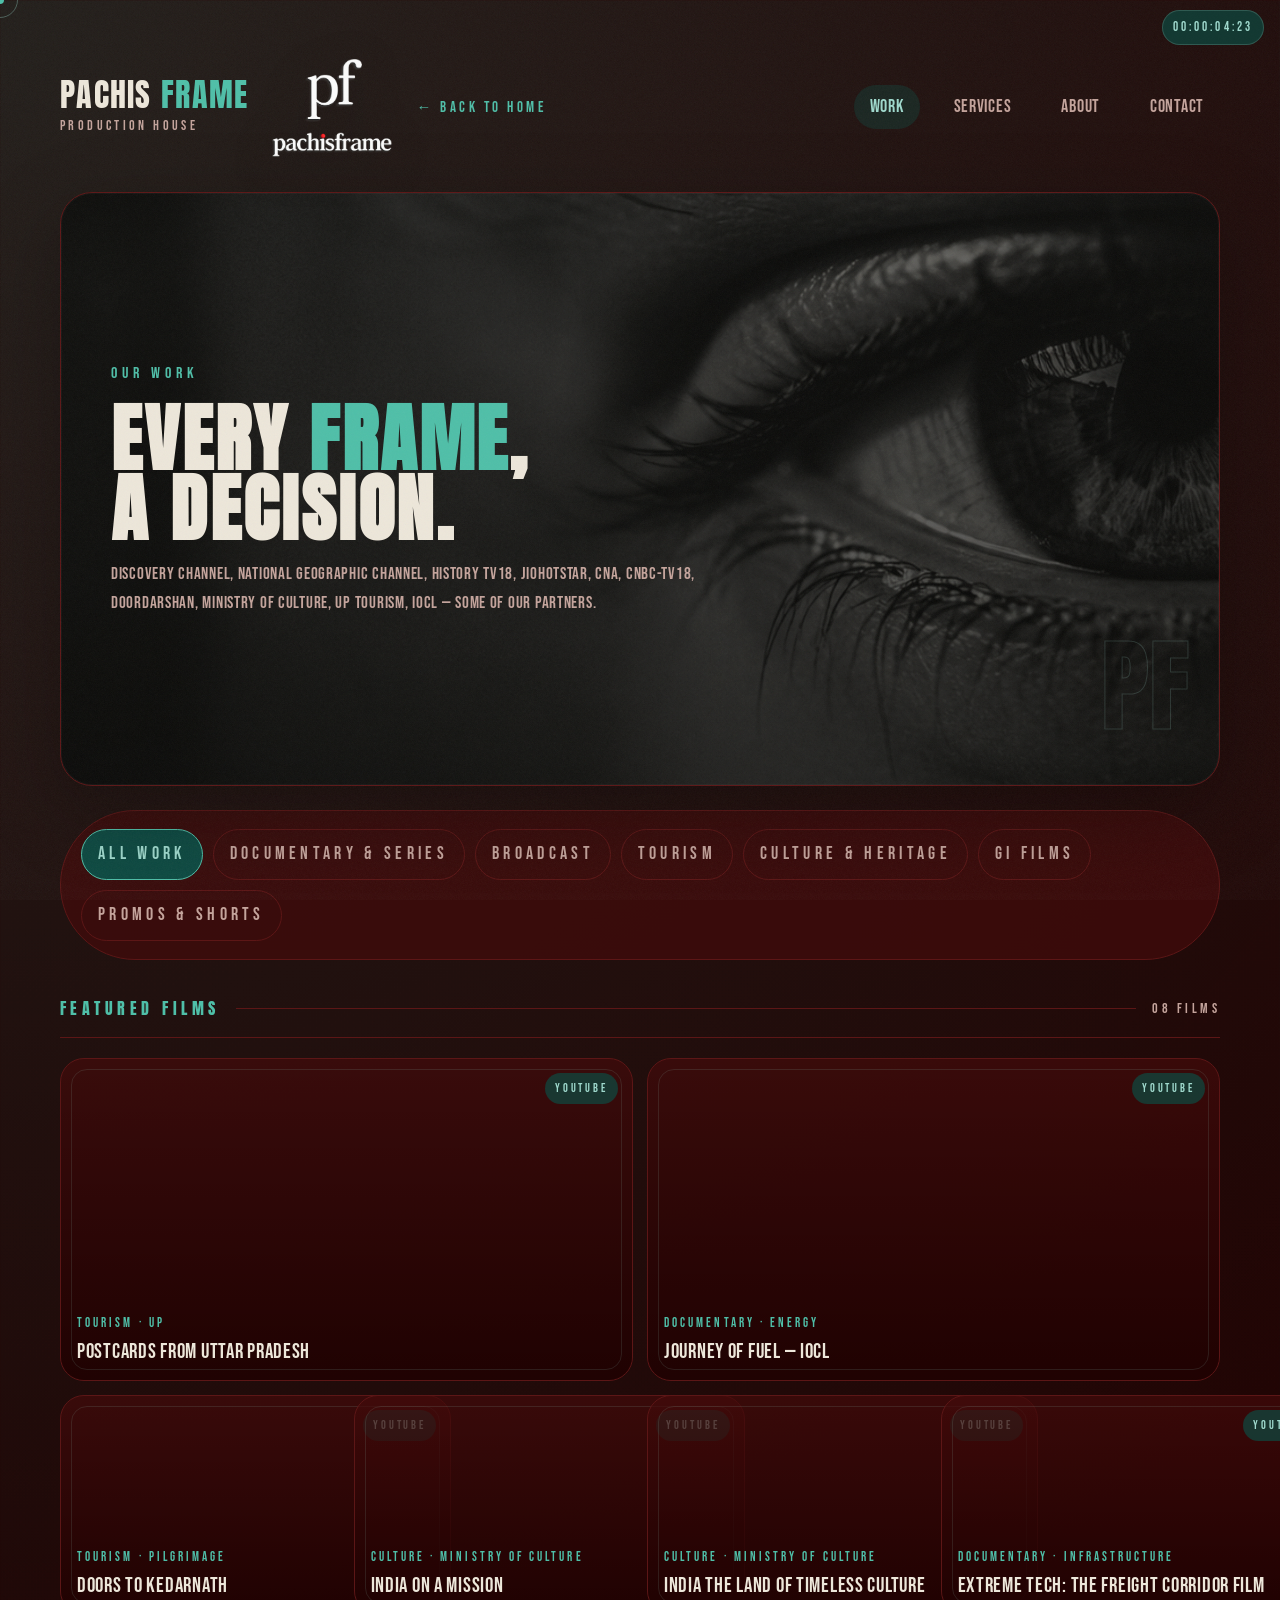
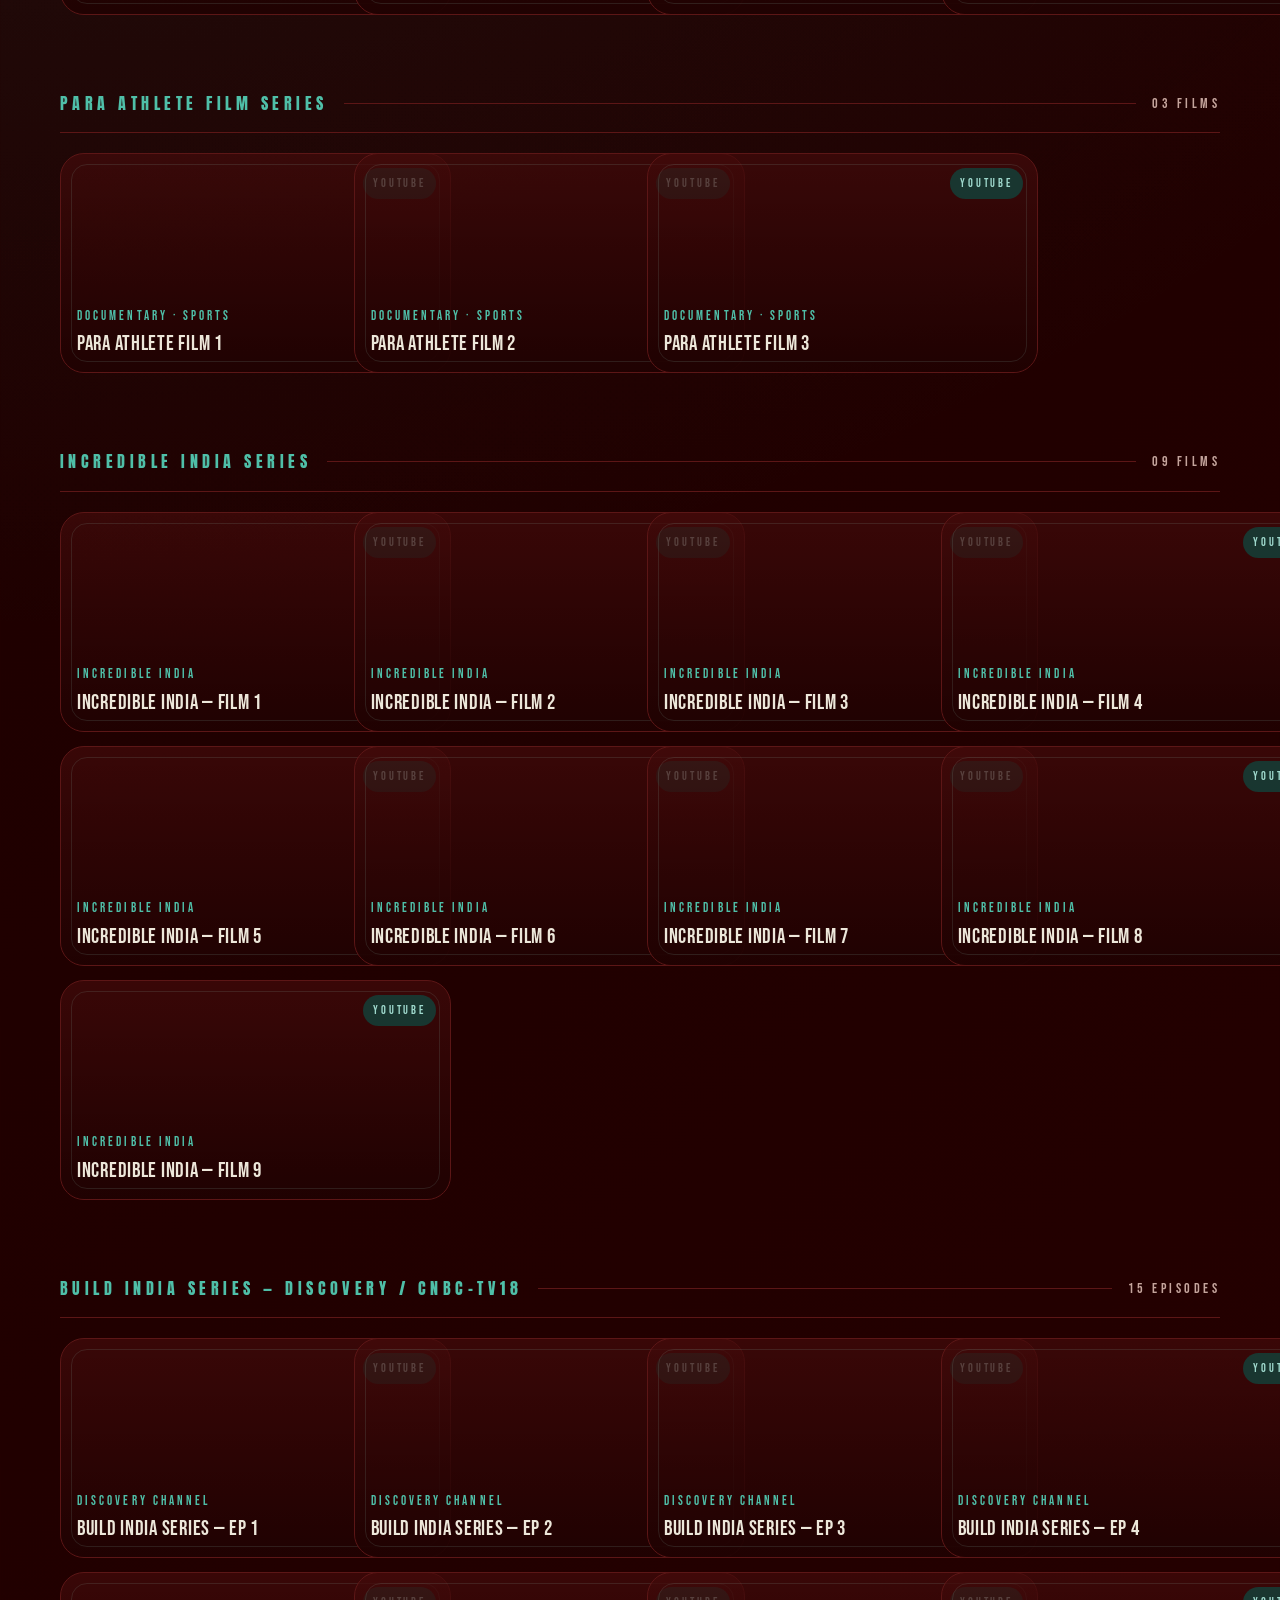
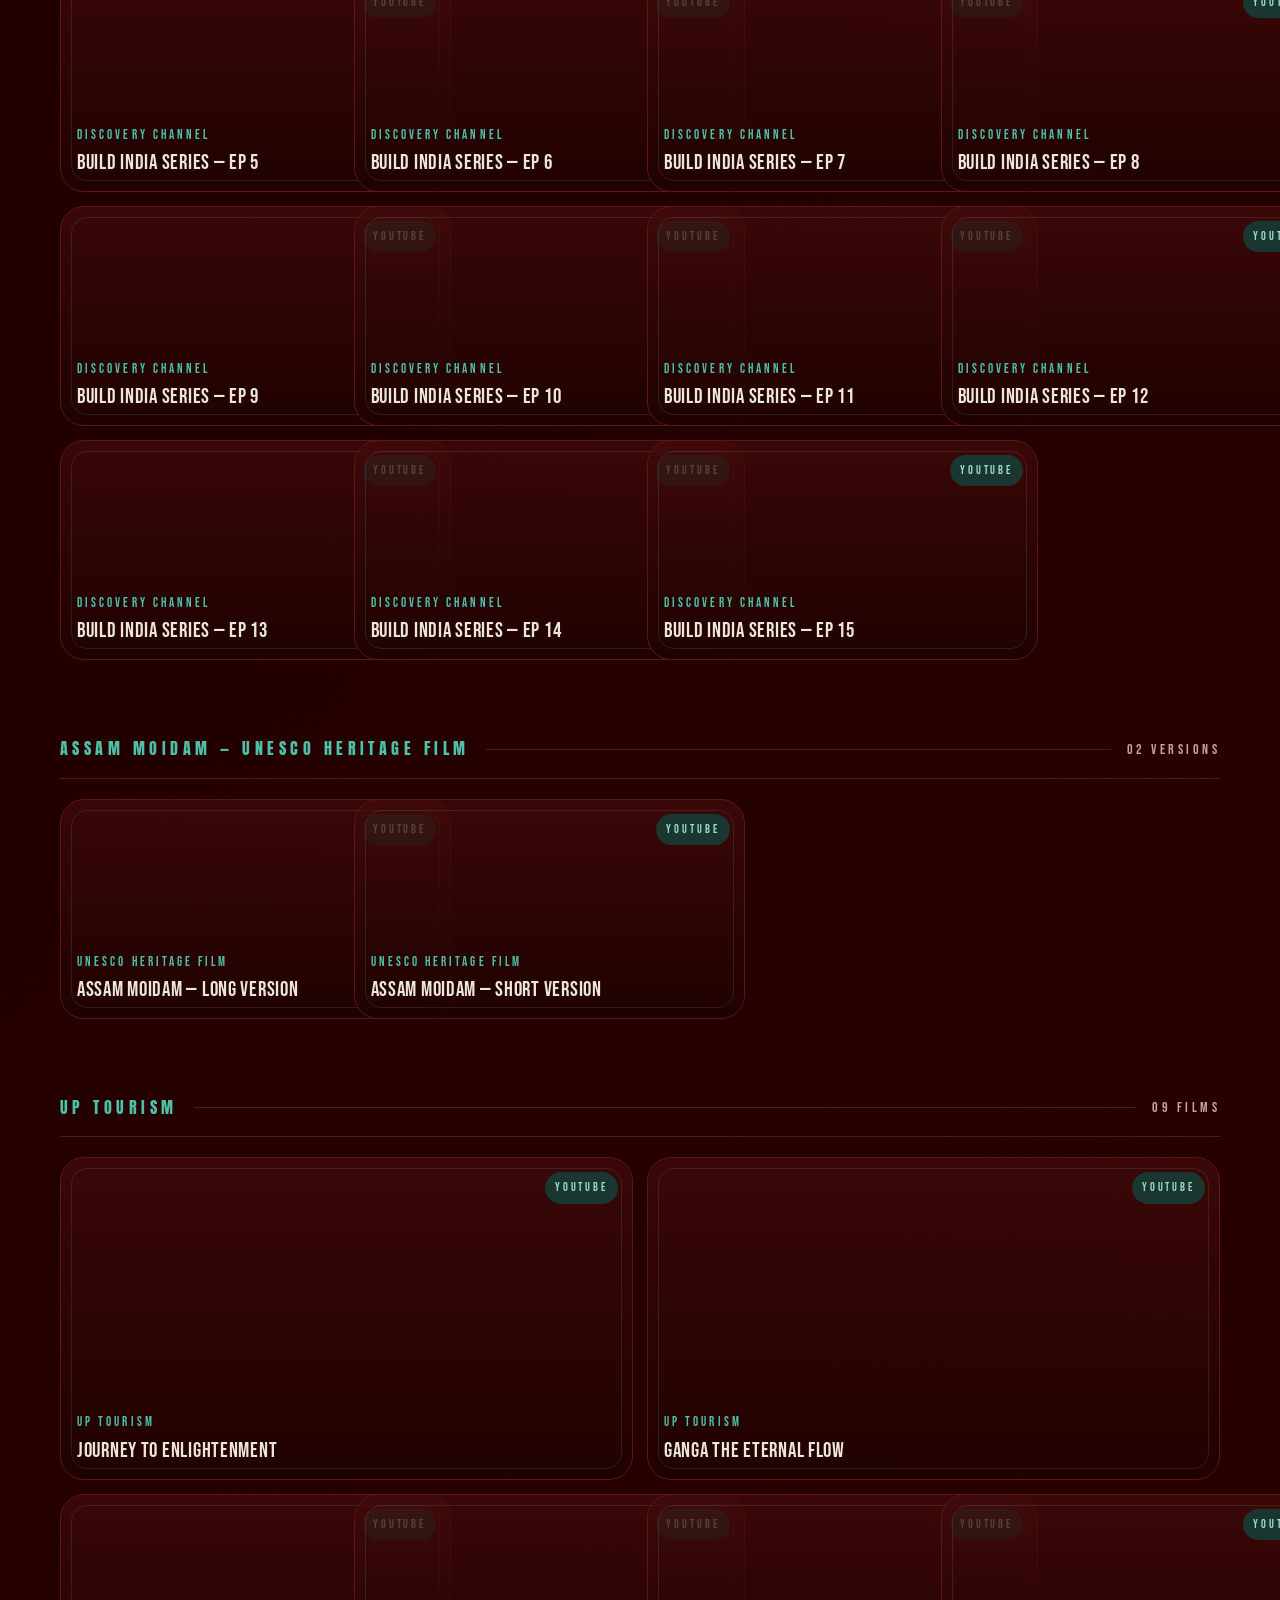
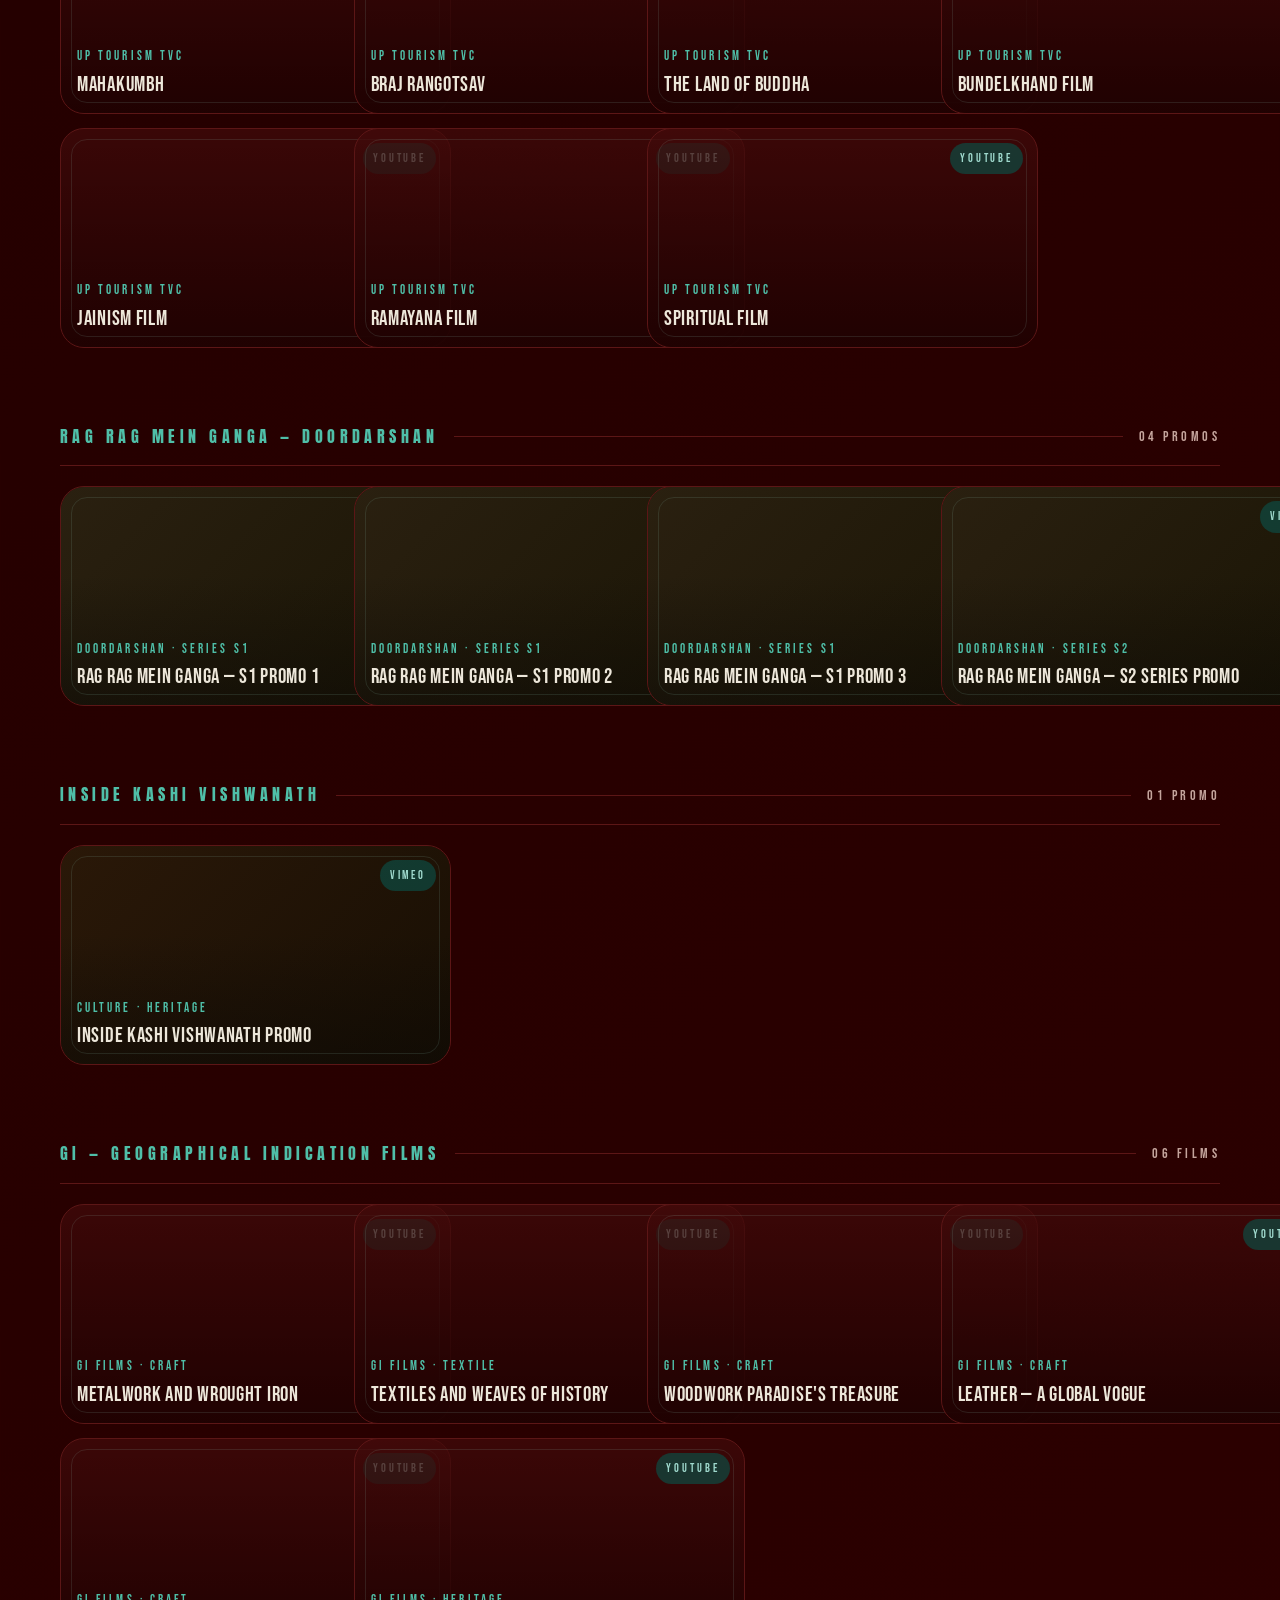
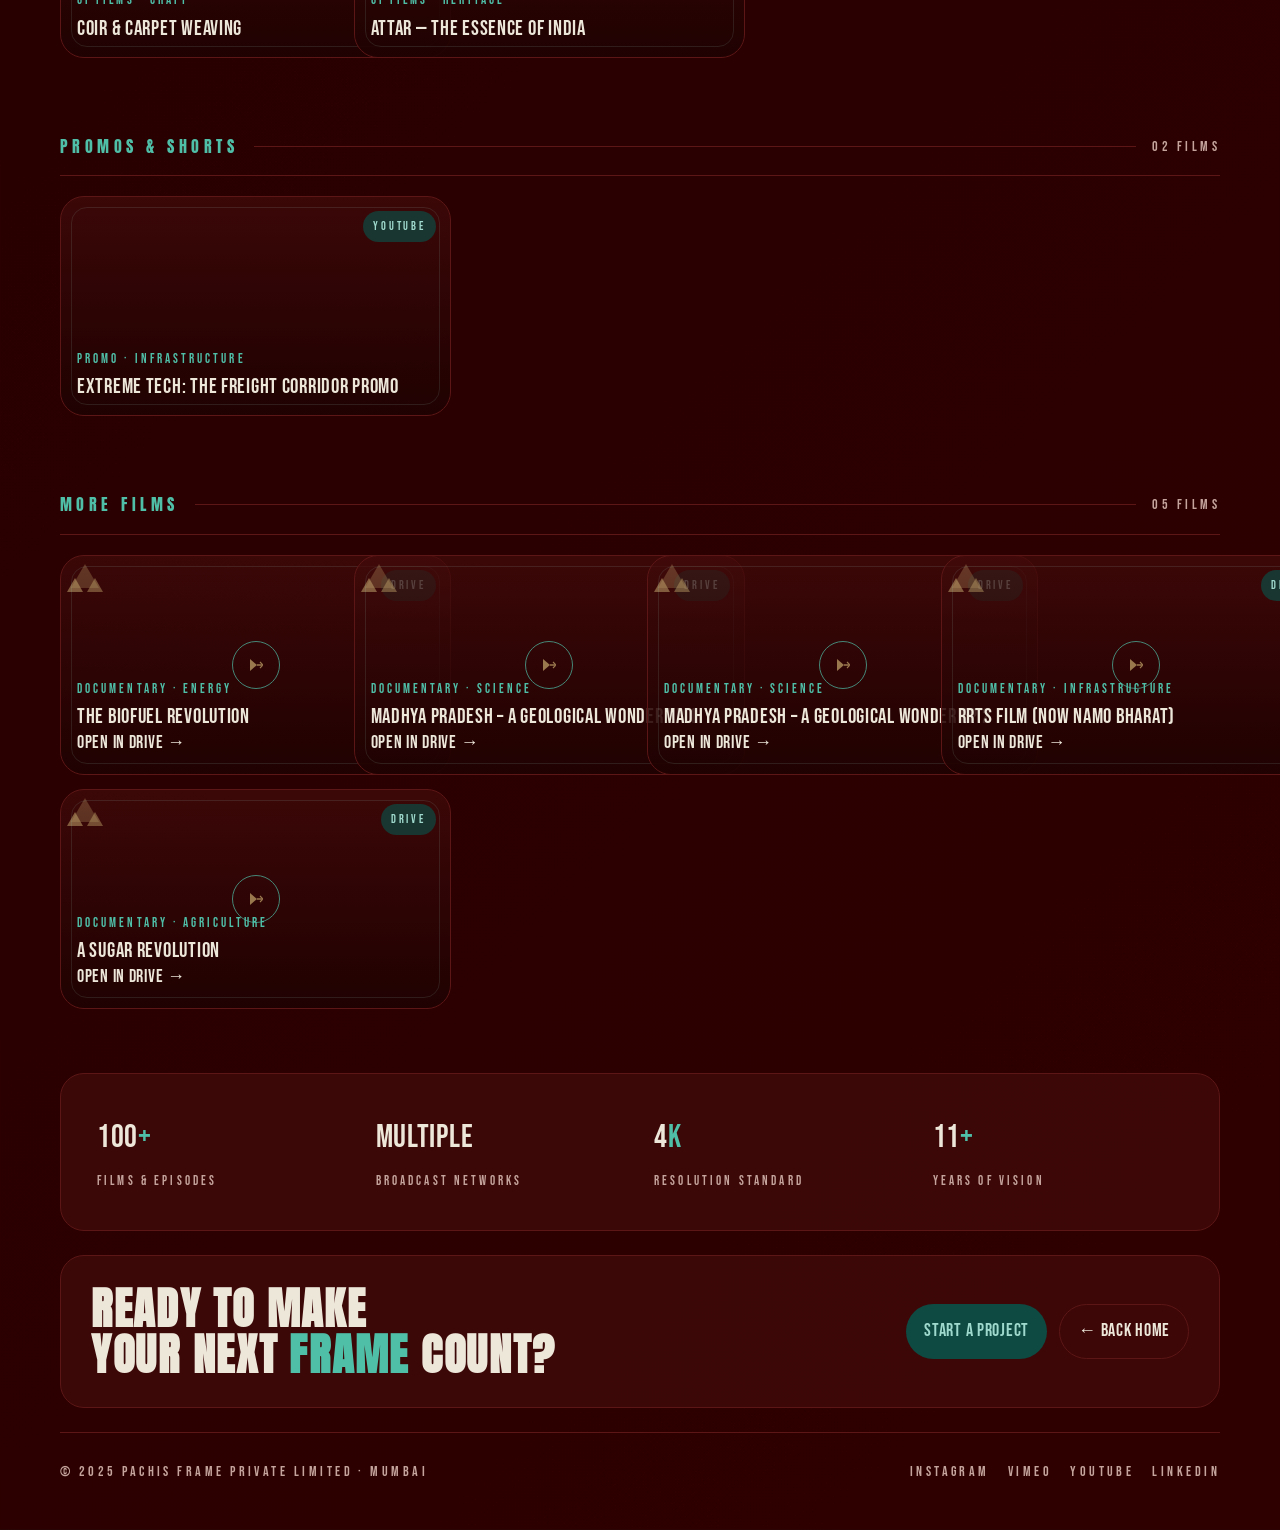
==== commit 1e71fc0b: "The changes are with theme, aesthetics and Whole website is now responsive and mobile friendly. The " ====
--- a/work.html
+++ b/work.html
@@ -5,9 +5,8 @@
 <meta name="viewport" content="width=device-width, initial-scale=1.0">
 <title>Our Work — Pachis Frame</title>
 <link rel="preconnect" href="https://fonts.googleapis.com">
-<link href="https://fonts.googleapis.com/css2?family=Cormorant+Garamond:ital,wght@0,300;0,400;1,300;1,400&family=Courier+Prime:wght@400;700&family=DM+Sans:wght@200;300;400&display=swap" rel="stylesheet">
+<link href="https://fonts.googleapis.com/css2?family=Anton&family=Bebas+Neue&display=swap" rel="stylesheet">
 <link rel="stylesheet" href="styles-work.css">
-</head>
 </head>
 <body>
 
--- a/styles-work.css
+++ b/styles-work.css
@@ -1,32 +1,48 @@
-@import url("https://fonts.googleapis.com/css2?family=Cormorant+Garamond:ital,wght@0,300;0,400;1,300;1,400&family=Courier+Prime:wght@400;700&family=DM+Sans:wght@200;300;400&display=swap");
+@import url("https://fonts.googleapis.com/css2?family=Anton&family=Bebas+Neue&display=swap");
 
 *, *::before, *::after { box-sizing: border-box; margin: 0; padding: 0; }
 
 :root {
-  --pearl: #f8f5f0;
-  --pearl-dark: #ede9e2;
-  --dark-text: #1a1810;
-  --mid-text: #6b6458;
-  --light-border: #d8d0c4;
-  --accent: #c8a96e;
-  --accent-dark: #a8893e;
-  --film-border: 28px;
-  --sprocket-size: 18px;
-  --sprocket-gap: 32px;
+  --canvas: #1A0000;
+  --primary: #2F0000;
+  --raised: #430A0A;
+  --hairline: #5C1616;
+  --body: #EDE7DA;
+  --secondary: #C4A49C;
+  --muted: #A9877F;
+  --accent: #4FBFA8;
+  --accent-field: #0E4A42;
+  --accent-text: #9FD9CD;
+  --film-border: 20px;
+  --sprocket-size: 0;
+  --sprocket-gap: 0;
 }
 
 html { scroll-behavior: smooth; }
 
 body {
-  background: var(--pearl);
-  color: var(--dark-text);
-  font-family: 'DM Sans', sans-serif;
-  font-weight: 300;
+  margin: 0;
+  background:
+    radial-gradient(circle at top left, rgba(79, 191, 168, 0.16), transparent 28%),
+    linear-gradient(135deg, var(--canvas), var(--primary));
+  color: var(--body);
+  font-family: "Bebas Neue", "Arial Narrow", sans-serif;
+  font-size: 18px;
+  font-weight: 400;
+  line-height: 1.6;
+  letter-spacing: 0.04em;
+  text-transform: uppercase;
   cursor: none;
   overflow-x: hidden;
 }
 
-/* CURSOR */
+a, button, input, textarea, select { font: inherit; }
+h1, h2, h3, h4, .logo-main, .page-title, .cta-band h2, .cat-label, .lightbox-title {
+  font-family: "Anton", sans-serif;
+  text-transform: uppercase;
+  letter-spacing: 0.04em;
+}
+
 .cursor {
   position: fixed; width: 8px; height: 8px;
   background: var(--accent); border-radius: 50%;
@@ -36,529 +52,159 @@
 }
 .cursor-ring {
   position: fixed; width: 36px; height: 36px;
-  border: 1px solid rgba(200,169,110,0.6); border-radius: 50%;
+  border: 1px solid rgba(159,217,205,0.35); border-radius: 50%;
   pointer-events: none; z-index: 9998;
   transform: translate(-50%, -50%);
   transition: transform 0.18s ease, width 0.2s ease, height 0.2s ease;
 }
 
-/* FILM BORDERS */
-.film-strip-top, .film-strip-bottom {
-  position: fixed; left: 0; right: 0;
-  height: var(--film-border); background: var(--accent-dark);
-  z-index: 100; display: flex; align-items: center;
-}
-.film-strip-top { top: 0; border-bottom: 1px solid #9a7930; }
-.film-strip-bottom { bottom: 0; border-top: 1px solid #9a7930; }
-.film-strip-left, .film-strip-right {
-  position: fixed; top: 0; bottom: 0;
-  width: var(--film-border); background: var(--accent-dark);
-  z-index: 100; display: flex; flex-direction: column;
-  align-items: center; justify-content: center; gap: var(--sprocket-gap);
-}
-.film-strip-left { left: 0; border-right: 1px solid #9a7930; }
-.film-strip-right { right: 0; border-left: 1px solid #9a7930; }
-
-.sprockets { display: flex; gap: var(--sprocket-gap); padding: 0 12px; width: 100%; overflow: hidden; }
-.sprocket { width: var(--sprocket-size); height: 10px; border: 1px solid rgba(255,255,255,0.35); border-radius: 2px; flex-shrink: 0; background: rgba(0,0,0,0.2); }
-.sprocket-v { width: 10px; height: var(--sprocket-size); border: 1px solid rgba(255,255,255,0.35); border-radius: 2px; flex-shrink: 0; background: rgba(0,0,0,0.2); }
+.film-strip-top, .film-strip-bottom, .film-strip-left, .film-strip-right {
+  position: fixed; background: transparent; z-index: 100; border: none;
+}
+.film-strip-top, .film-strip-bottom { left: 0; right: 0; height: var(--film-border); }
+.film-strip-top { top: 0; }
+.film-strip-bottom { bottom: 0; }
+.film-strip-left, .film-strip-right { top: 0; bottom: 0; width: var(--film-border); }
+.film-strip-left { left: 0; }
+.film-strip-right { right: 0; }
+.sprockets, .sprocket, .sprocket-v { display: none; }
 
 .frame-counter {
-  position: fixed; top: 4px; right: 16px; z-index: 101;
-  font-family: 'Courier Prime', monospace; font-size: 13px;
-  color: rgba(255,255,255,0.75); letter-spacing: 0.15em;
-}
-
-/* GRAIN */
+  position: fixed; top: 10px; right: 16px; z-index: 101;
+  font-family: "Bebas Neue", sans-serif; font-size: 13px; letter-spacing: 0.24em;
+  color: var(--accent-text); background: rgba(14,74,66,0.7); border: 1px solid rgba(159,217,205,0.2);
+  padding: 6px 10px; border-radius: 999px;
+}
+
 .grain {
-  position: fixed; inset: 0; pointer-events: none; z-index: 99; opacity: 0.025;
+  position: fixed; inset: 0; pointer-events: none; z-index: 99; opacity: 0.05;
   background-image: url("data:image/svg+xml,%3Csvg viewBox='0 0 512 512' xmlns='http://www.w3.org/2000/svg'%3E%3Cfilter id='n'%3E%3CfeTurbulence type='fractalNoise' baseFrequency='0.75' numOctaves='4' stitchTiles='stitch'/%3E%3C/filter%3E%3Crect width='100%25' height='100%25' filter='url(%23n)'/%3E%3C/svg%3E");
   background-size: 180px;
   animation: grain-shift 0.4s steps(1) infinite;
 }
-@keyframes grain-shift {
-  0%   { transform: translate(0,0); }
-  25%  { transform: translate(-2px, 1px); }
-  50%  { transform: translate(2px, -1px); }
-  75%  { transform: translate(-1px, -2px); }
-  100% { transform: translate(1px, 2px); }
-}
-
-.frame-content {
-  margin: var(--film-border) var(--film-border);
-  min-height: calc(100vh - 56px);
-}
-
-/* SHUTTER */
+@keyframes grain-shift { 0% { transform: translate(0,0);} 25% { transform: translate(-2px,1px);} 50% { transform: translate(2px,-1px);} 75% { transform: translate(-1px,-2px);} 100% { transform: translate(1px,2px);} }
+
+.frame-content { margin: var(--film-border); min-height: calc(100vh - 2 * var(--film-border)); }
+
 .shutter {
-  position: fixed; inset: 0; z-index: 200;
-  display: grid; grid-template-columns: repeat(5, 1fr); pointer-events: none;
+  position: fixed; inset: 0; z-index: 250; display: grid; grid-template-columns: repeat(5, 1fr); pointer-events: none;
 }
 .shutter-blade {
-  background: var(--accent-dark); transform-origin: top;
-  animation: shutter-open 0.7s cubic-bezier(0.77, 0, 0.18, 1) forwards;
-}
-.shutter-blade:nth-child(1) { animation-delay: 0s; }
-.shutter-blade:nth-child(2) { animation-delay: 0.06s; }
-.shutter-blade:nth-child(3) { animation-delay: 0.12s; }
-.shutter-blade:nth-child(4) { animation-delay: 0.18s; }
-.shutter-blade:nth-child(5) { animation-delay: 0.24s; }
-@keyframes shutter-open { 0% { transform: scaleY(1); } 100% { transform: scaleY(0); } }
-
-/* NAV */
-nav {
-  padding: 40px 60px 0;
-  display: flex;
-  justify-content: center;
-  align-items: flex-start;
-  position: relative;
-  z-index: 10;
-}
-.logo { display: flex; flex-direction: row; gap: 40px; align-items: center; justify-content: center; }
-.logo-text { display: flex; flex-direction: column; gap: 0; align-items: center; }
-.logo-main { text-align: center; text-decoration: none; }
-.logo-sub { text-align: center; }
-.logo-main {
-  font-family: 'Cormorant Garamond', serif; font-size: 40px; font-weight: 300;
-  letter-spacing: 0.12em; line-height: 1; color: var(--dark-text); text-decoration: none;
-}
-.logo-main span { color: var(--accent); font-style: italic; }
-.logo-sub {
-  font-family: 'Courier Prime', monospace; font-size: 18px; letter-spacing: 0.3em;
-  color: var(--mid-text); text-transform: uppercase; padding-left: 2px;
-}
-.nav-links { display: flex; gap: 48px; list-style: none; padding-top: 6px; position: absolute; right: 60px; top: 50px; }
-.nav-links a {
-  font-family: 'Courier Prime', monospace; font-size: 18px; letter-spacing: 0.25em;
-  text-transform: uppercase; color: var(--mid-text); text-decoration: none; transition: color 0.3s;
-  position: relative;
-}
-.nav-links a::after {
-  content: ''; position: absolute; bottom: -3px; left: 0;
-  width: 0; height: 1px; background: var(--accent); transition: width 0.3s ease;
-}
-.nav-links a:hover { color: var(--dark-text); }
-.nav-links a:hover::after { width: 100%; }
-.nav-links a.active { color: var(--accent); }
-.nav-links a.active::after { width: 100%; }
-
-/* ── LOGO & BACK BUTTON ── */
-.pf-logo {
-  width: 280px;
-  height: 280px;
-  margin-top: 12px;
-  opacity: 1;
-  transition: opacity 0.3s;
-  display: block;
-  object-fit: contain;
-}
-.pf-logo:hover { opacity: 0.9; }
-
-.back-btn {
-  display: inline-block;
-  margin-top: 12px;
-  font-family: 'Courier Prime', monospace;
-  font-size: 13px;
-  letter-spacing: 0.2em;
-  color: var(--accent);
-  text-decoration: none;
-  transition: color 0.3s;
-}
-.back-btn:hover { color: var(--dark-text); }
-
-/* PAGE HEADER */
+  background: linear-gradient(135deg, rgba(15,74,66,0.95), rgba(26,0,0,0.98));
+  transform: translateX(0) skewX(-12deg) scaleX(1.08);
+  animation: shutter-open 0.85s cubic-bezier(0.22,1,0.36,1) forwards;
+  border-right: 1px solid rgba(255,255,255,0.06);
+}
+.shutter-blade:nth-child(2n) { animation-delay: 0.06s; }
+.shutter-blade:nth-child(3n) { animation-delay: 0.12s; }
+@keyframes shutter-open { 0% { transform: translateX(0) skewX(-12deg) scaleX(1.08); opacity: 1; } 100% { transform: translateX(140%) skewX(-24deg) scaleX(1.2); opacity: 0; } }
+
+nav { padding: 28px 40px 0; display: flex; justify-content: space-between; align-items: center; position: relative; z-index: 10; }
+.logo { display: flex; align-items: center; gap: 24px; }
+.logo-text { display: flex; flex-direction: column; gap: 4px; }
+.logo-main { font-size: 2rem; color: var(--body); text-decoration: none; line-height: 1; }
+.logo-main span { color: var(--accent); }
+.logo-sub { font-size: 0.88rem; color: var(--secondary); letter-spacing: 0.24em; }
+.nav-links { display: flex; gap: 18px; list-style: none; align-items: center; }
+.nav-links a { color: var(--secondary); text-decoration: none; padding: 0.7rem 1rem; border-radius: 999px; transition: background 0.25s ease, color 0.25s ease; }
+.nav-links a:hover, .nav-links a.active { color: var(--accent-text); background: rgba(14,74,66,0.35); }
+.pf-logo { width: 120px; height: 120px; object-fit: contain; filter: drop-shadow(0 10px 22px rgba(0,0,0,0.25)); }
+.back-btn { color: var(--accent); text-decoration: none; font-size: 0.92rem; letter-spacing: 0.24em; }
+
 .page-header {
-  padding: 80px 60px 60px;
-  border-bottom: 1px solid var(--light-border);
-  position: relative;
-  overflow: hidden;
-  background-size: cover;
-  background-position: center;
-  background-attachment: fixed;
-  min-height: 65vh;
-  display: flex;
-  flex-direction: column;
-  justify-content: center;
-}
-.page-header::before {
-  content: '';
-  position: absolute;
-  inset: 0;
-  background: linear-gradient(135deg, rgba(10,10,8,0.8) 0%, rgba(10,10,8,0.6) 50%, rgba(10,10,8,0.8) 100%);
-  pointer-events: none;
-}
-.page-eyebrow {
-  font-family: 'Courier Prime', monospace; font-size: 18px;
-  letter-spacing: 0.4em; color: var(--accent); text-transform: uppercase;
-  margin-bottom: 28px; display: flex; align-items: center; gap: 16px;
-  position: relative;
-  z-index: 1;
-}
-.page-eyebrow::before { content: ''; width: 40px; height: 1px; background: var(--accent); }
-.page-title {
-  font-family: 'Cormorant Garamond', serif;
-  font-size: clamp(77px, 11vw, 144px);
-  font-weight: 300; line-height: 0.95; letter-spacing: -0.02em;
-  color: var(--pearl); margin-bottom: 28px;
-  position: relative;
-  z-index: 1;
-}
-.page-title em { font-style: italic; color: var(--accent); }
-.page-subtitle {
-  font-size: 24px; color: var(--pearl-dark); line-height: 1.8; max-width: 560px;
-  position: relative;
-  z-index: 1;
-}
-.page-frame-no {
-  position: absolute; right: 60px; bottom: 20px;
-  font-family: 'Cormorant Garamond', serif;
-  font-size: clamp(80px, 12vw, 160px);
-  font-weight: 300; color: transparent;
-  -webkit-text-stroke: 1px rgba(200,169,110,0.12);
-  line-height: 1; user-select: none; pointer-events: none;
-  z-index: 1;
-}
-
-/* FILTER BAR */
-.filter-bar {
-  padding: 32px 60px;
-  border-bottom: 1px solid var(--light-border);
-  display: flex; align-items: center; gap: 8px;
-  background: var(--pearl-dark);
-  overflow-x: auto;
-  flex-wrap: wrap;
-}
-.filter-btn {
-  font-family: 'Courier Prime', monospace; font-size: 17px;
-  letter-spacing: 0.22em; text-transform: uppercase;
-  padding: 11px 22px; border: 1px solid var(--light-border);
-  background: none; color: var(--mid-text);
-  cursor: none; transition: all 0.25s ease; white-space: nowrap;
-}
-.filter-btn:hover { border-color: var(--accent); color: var(--accent); }
-.filter-btn.active { background: var(--accent); border-color: var(--accent); color: var(--pearl); }
-
-/* ── SECTION LABEL ── */
-.cat-section { padding: 0 60px; margin-bottom: 0; }
-.cat-header {
-  display: flex; align-items: center; gap: 20px;
-  padding: 44px 0 28px;
-  border-bottom: 1px solid var(--light-border);
-  margin-bottom: 0;
-}
-.cat-label {
-  font-family: 'Courier Prime', monospace; font-size: 18px;
-  letter-spacing: 0.38em; color: var(--accent); text-transform: uppercase;
-  white-space: nowrap;
-}
-.cat-line { flex: 1; height: 1px; background: var(--light-border); }
-.cat-count {
-  font-family: 'Courier Prime', monospace; font-size: 14px;
-  color: var(--mid-text); letter-spacing: 0.2em; white-space: nowrap;
-}
-
-/* WORKS CONTAINER */
-.works-section { padding: 0 60px 60px; }
-
-/* VIDEO GRID */
-.video-grid {
-  display: grid;
-  grid-template-columns: repeat(4, 1fr);
-  gap: 2px;
-  background: var(--light-border);
-  margin-top: 2px;
-}
-
-/* Wide variants for featured */
+  margin: 24px 40px 0; padding: 70px 50px; border: 1px solid var(--hairline); border-radius: 32px;
+  background: linear-gradient(135deg, rgba(15,0,0,0.88) 0%, rgba(15,0,0,0.62) 44%, rgba(15,74,66,0.38) 100%), url('bg-cinematic.jpg') center/cover;
+  box-shadow: inset 0 0 0 1px rgba(255,255,255,0.03), 0 24px 80px rgba(0,0,0,0.28);
+  position: relative; overflow: hidden; min-height: 66vh; display: flex; flex-direction: column; justify-content: center;
+}
+.page-eyebrow { font-family: "Bebas Neue", sans-serif; font-size: 1rem; letter-spacing: 0.3em; color: var(--accent); margin-bottom: 18px; }
+.page-title { font-size: clamp(2.5rem, 6vw, 4.6rem); line-height: 0.95; margin-bottom: 16px; }
+.page-title em { color: var(--accent); font-style: normal; }
+.page-subtitle { max-width: 650px; color: var(--secondary); font-size: 1.05rem; line-height: 1.7; }
+.page-frame-no { position: absolute; right: 28px; bottom: 16px; font-size: clamp(4rem, 8vw, 7rem); color: transparent; -webkit-text-stroke: 1px rgba(159,217,205,0.18); font-family: "Anton", sans-serif; pointer-events: none; }
+
+.filter-bar { margin: 24px 40px 0; padding: 18px 20px; border: 1px solid var(--hairline); border-radius: 999px; display: flex; gap: 10px; flex-wrap: wrap; background: rgba(67,10,10,0.7); }
+.filter-btn { padding: 10px 16px; border: 1px solid var(--hairline); border-radius: 999px; background: transparent; color: var(--secondary); cursor: none; font-family: "Bebas Neue", sans-serif; letter-spacing: 0.24em; }
+.filter-btn.active, .filter-btn:hover { background: var(--accent-field); color: var(--accent-text); border-color: var(--accent); }
+
+.cat-section { padding: 0 40px; margin-top: 36px; }
+.cat-header { display: flex; align-items: center; gap: 16px; padding-bottom: 16px; border-bottom: 1px solid var(--hairline); }
+.cat-label { font-size: 1rem; letter-spacing: 0.28em; color: var(--accent); }
+.cat-line { flex: 1; height: 1px; background: var(--hairline); }
+.cat-count { color: var(--secondary); font-size: 0.9rem; letter-spacing: 0.24em; }
+.works-section { padding: 0 40px 40px; }
+
+.video-grid { display: grid; grid-template-columns: repeat(4, 1fr); gap: 14px; margin-top: 20px; }
 .video-grid.featured-first .video-card:first-child { grid-column: span 2; }
 .video-grid.featured-first .video-card:nth-child(2) { grid-column: span 2; }
-
-.video-card {
-  background: var(--pearl-dark);
-  position: relative; overflow: hidden;
-  cursor: none;
-  aspect-ratio: 16/9;
-  min-height: 180px;
-  transition: opacity 0.4s ease, transform 0.4s ease;
-}
-.video-card.hidden { display: none; }
-
-/* THUMBNAIL */
-.video-thumb {
-  position: absolute; inset: 0;
-  background-size: cover; background-position: center;
-  transition: transform 0.7s cubic-bezier(0.25,0.46,0.45,0.94);
-}
+.video-card { position: relative; overflow: hidden; aspect-ratio: 16/9; min-height: 220px; border-radius: 24px; border: 1px solid var(--hairline); background: rgba(67,10,10,0.7); cursor: none; }
+.video-thumb { position: absolute; inset: 0; background-size: cover; background-position: center; transition: transform 0.35s ease; }
 .video-card:hover .video-thumb { transform: scale(1.06); }
-
-/* Dark overlay */
-.video-overlay {
-  position: absolute; inset: 0;
-  background: linear-gradient(to top, rgba(10,8,5,0.82) 0%, rgba(10,8,5,0.18) 58%);
-  transition: background 0.4s ease;
-}
-.video-card:hover .video-overlay {
-  background: linear-gradient(to top, rgba(10,8,5,0.90) 0%, rgba(10,8,5,0.30) 62%);
-}
-
-/* Fallback pattern when no thumb loads */
-.video-fallback {
-  position: absolute; inset: 0;
-  display: flex; align-items: center; justify-content: center;
-}
-
-/* FRAME BORDER hover */
-.video-frame-line {
-  position: absolute; top: 10px; left: 10px; right: 10px; bottom: 10px;
-  border: 1px solid rgba(200,169,110,0); pointer-events: none;
-  transition: border-color 0.4s ease; z-index: 2;
-}
-.video-card:hover .video-frame-line { border-color: rgba(200,169,110,0.5); }
-
-/* PLAY BUTTON */
-.play-btn {
-  position: absolute; top: 50%; left: 50%;
-  transform: translate(-50%, -50%);
-  width: 48px; height: 48px;
-  border: 1.5px solid rgba(200,169,110,0.7);
-  border-radius: 50%;
-  display: flex; align-items: center; justify-content: center;
-  opacity: 0; transition: opacity 0.3s ease, transform 0.3s ease;
-  z-index: 3;
-}
-.play-btn svg { margin-left: 3px; }
-.video-card:hover .play-btn { opacity: 1; transform: translate(-50%, -50%) scale(1.08); }
-
-/* CARD INFO */
-.video-info {
-  position: absolute; bottom: 0; left: 0; right: 0;
-  padding: 24px 22px 18px;
-  z-index: 3;
-}
-.video-cat {
-  font-family: 'Courier Prime', monospace; font-size: 13px;
-  letter-spacing: 0.3em; text-transform: uppercase;
-  color: var(--accent); margin-bottom: 5px;
-}
-.video-title {
-  font-family: 'Cormorant Garamond', serif;
-  font-size: clamp(20px, 2.2vw, 28px);
-  font-weight: 300; line-height: 1.2;
-  color: #f0ebe3;
-}
-.video-sub {
-  font-family: 'Courier Prime', monospace; font-size: 13px;
-  color: rgba(200,169,110,0.7); letter-spacing: 0.15em; margin-top: 5px;
-}
-
-/* SOURCE BADGE */
-.source-badge {
-  position: absolute; top: 14px; right: 14px;
-  font-family: 'Courier Prime', monospace; font-size: 12px;
-  letter-spacing: 0.2em; text-transform: uppercase;
-  padding: 4px 10px;
-  border: 1px solid rgba(200,169,110,0.35);
-  color: rgba(200,169,110,0.85);
-  z-index: 3; background: rgba(10,8,5,0.4);
-}
-
-/* DRIVE CARDS */
-.video-card.drive-card .video-thumb {
-  background: linear-gradient(135deg, #2a2520 0%, #1a1510 100%);
-}
-.drive-icon {
-  position: absolute; top: 50%; left: 50%;
-  transform: translate(-50%,-55%);
-  opacity: 0.15;
-  transition: opacity 0.3s;
-}
-.video-card.drive-card:hover .drive-icon { opacity: 0.25; }
-
-/* ── LIGHTBOX ── */
-.lightbox {
-  position: fixed; inset: 0; z-index: 1000;
-  background: rgba(10,8,5,0.96);
-  display: flex; align-items: center; justify-content: center;
-  opacity: 0; pointer-events: none;
-  transition: opacity 0.35s ease;
-}
+.video-overlay { position: absolute; inset: 0; background: linear-gradient(180deg, transparent 0%, rgba(26,0,0,0.82) 100%); }
+.video-frame-line { position: absolute; inset: 10px; border: 1px solid rgba(159,217,205,0.12); border-radius: 16px; }
+.play-btn { position: absolute; top: 50%; left: 50%; transform: translate(-50%, -50%); width: 48px; height: 48px; border-radius: 50%; border: 1px solid var(--accent); display: flex; align-items: center; justify-content: center; opacity: 0; transition: opacity 0.25s ease; }
+.video-card:hover .play-btn { opacity: 1; }
+.source-badge { position: absolute; top: 14px; right: 14px; background: rgba(14,74,66,0.7); padding: 6px 10px; border-radius: 999px; color: var(--accent-text); font-size: 0.75rem; letter-spacing: 0.24em; }
+.video-info { position: absolute; inset: auto 16px 16px 16px; z-index: 2; }
+.video-cat { color: var(--accent); font-size: 0.8rem; letter-spacing: 0.24em; margin-bottom: 6px; }
+.video-title { color: var(--body); font-size: 1.3rem; line-height: 1.15; }
+
+.lightbox { position: fixed; inset: 0; z-index: 1000; background: rgba(10,0,0,0.94); display: flex; align-items: center; justify-content: center; opacity: 0; pointer-events: none; transition: opacity 0.35s ease; }
 .lightbox.open { opacity: 1; pointer-events: all; }
-
-.lightbox-inner {
-  width: min(90vw, 1100px);
-  position: relative;
-}
-
-.lightbox-video-wrap {
-  position: relative;
-  padding-bottom: 56.25%;
-  background: #000;
-}
-.lightbox-video-wrap iframe {
-  position: absolute; inset: 0;
-  width: 100%; height: 100%;
-  border: none;
-}
-
-.lightbox-meta {
-  padding: 20px 4px 0;
-  display: flex; justify-content: space-between; align-items: flex-start;
-  gap: 24px;
-}
-.lightbox-title {
-  font-family: 'Cormorant Garamond', serif;
-  font-size: clamp(24px, 3.5vw, 36px);
-  font-weight: 300; color: #f0ebe3; line-height: 1.2;
-}
-.lightbox-cat {
-  font-family: 'Courier Prime', monospace; font-size: 14px;
-  letter-spacing: 0.35em; color: var(--accent); text-transform: uppercase;
-  margin-bottom: 8px;
-}
-
-.lightbox-close {
-  position: absolute; top: -44px; right: 0;
-  font-family: 'Courier Prime', monospace; font-size: 15px;
-  letter-spacing: 0.3em; text-transform: uppercase;
-  color: rgba(200,169,110,0.7); background: none; border: none;
-  cursor: none; transition: color 0.2s;
-  display: flex; align-items: center; gap: 10px;
-}
-.lightbox-close:hover { color: var(--accent); }
-
-.lightbox-frame {
-  position: absolute; top: -4px; left: -4px; right: -4px; bottom: -4px;
-  border: 1px solid rgba(200,169,110,0.2); pointer-events: none;
-}
-
-/* External link for Drive */
-.drive-open-link {
-  display: inline-flex; align-items: center; gap: 10px;
-  font-family: 'Courier Prime', monospace; font-size: 14px;
-  letter-spacing: 0.3em; text-transform: uppercase;
-  color: var(--pearl); background: var(--accent);
-  padding: 14px 28px; text-decoration: none;
-  margin-top: 24px;
-  transition: background 0.3s;
-}
-.drive-open-link:hover { background: var(--dark-text); }
-
-.drive-placeholder {
-  display: flex; flex-direction: column; align-items: center; justify-content: center;
-  padding: 80px 40px; text-align: center;
-  background: #0d0b08;
-}
-.drive-placeholder-icon { margin-bottom: 24px; opacity: 0.4; }
-.drive-placeholder-text {
-  font-family: 'Cormorant Garamond', serif;
-  font-size: 32px; color: #a09080; font-weight: 300;
-  margin-bottom: 10px;
-}
-.drive-placeholder-sub {
-  font-family: 'Courier Prime', monospace; font-size: 14px;
-  letter-spacing: 0.25em; color: #6b5f50; text-transform: uppercase;
-  margin-bottom: 28px;
-}
-
-/* STATS BAND */
-.stats-band {
-  padding: 60px; border-top: 1px solid var(--light-border);
-  border-bottom: 1px solid var(--light-border);
-  background: var(--pearl-dark);
-  display: grid; grid-template-columns: repeat(4, 1fr); gap: 40px;
-}
-.stat-item { border-left: 1px solid var(--light-border); padding-left: 32px; }
-.stat-item:first-child { border-left: none; padding-left: 0; }
-.stat-num {
-  font-family: 'Cormorant Garamond', serif; font-size: 68px;
-  font-weight: 300; line-height: 1; color: var(--dark-text);
-}
+.lightbox-inner { width: min(92vw, 1120px); position: relative; }
+.lightbox-video-wrap { padding-bottom: 56.25%; background: #000; border-radius: 24px; overflow: hidden; border: 1px solid var(--hairline); }
+.lightbox-video-wrap iframe { position: absolute; inset: 0; width: 100%; height: 100%; border: none; }
+.lightbox-meta { padding-top: 16px; display: flex; justify-content: space-between; align-items: flex-start; }
+.lightbox-title { font-size: 1.8rem; color: var(--body); }
+.lightbox-cat { color: var(--accent); font-size: 0.84rem; letter-spacing: 0.24em; margin-bottom: 6px; }
+.lightbox-close { position: absolute; top: -46px; right: 0; background: transparent; color: var(--accent-text); border: none; font-family: "Bebas Neue", sans-serif; letter-spacing: 0.24em; cursor: none; }
+
+.stats-band { margin: 24px 40px 0; padding: 30px; border: 1px solid var(--hairline); border-radius: 24px; display: grid; grid-template-columns: repeat(4, 1fr); gap: 16px; background: rgba(67,10,10,0.7); }
+.stat-item { padding: 8px 6px; }
+.stat-num { font-size: 2rem; color: var(--body); }
 .stat-num em { color: var(--accent); font-style: normal; }
-.stat-lbl {
-  font-family: 'Courier Prime', monospace; font-size: 14px;
-  letter-spacing: 0.3em; text-transform: uppercase;
-  color: var(--mid-text); margin-top: 10px;
-}
-
-/* CTA BAND */
-.cta-band {
-  padding: 80px 60px;
-  display: flex; justify-content: space-between; align-items: center; gap: 40px;
-}
-.cta-band h2 {
-  font-family: 'Cormorant Garamond', serif;
-  font-size: clamp(42px, 5.5vw, 72px);
-  font-weight: 300; line-height: 1.1; color: var(--dark-text);
-}
-.cta-band h2 em { font-style: italic; color: var(--accent); }
-.cta-buttons { display: flex; gap: 16px; flex-shrink: 0; }
-
-.btn-primary {
-  font-family: 'Courier Prime', monospace; font-size: 15px;
-  letter-spacing: 0.28em; text-transform: uppercase;
-  color: var(--pearl); background: var(--accent); border: none;
-  padding: 17px 38px; cursor: none; text-decoration: none;
-  transition: background 0.3s, transform 0.2s; display: inline-block;
-}
-.btn-primary:hover { background: var(--dark-text); transform: translateY(-1px); }
-.btn-ghost {
-  font-family: 'Courier Prime', monospace; font-size: 15px;
-  letter-spacing: 0.28em; text-transform: uppercase;
-  color: var(--mid-text); text-decoration: none; transition: color 0.3s;
-  display: flex; align-items: center; gap: 10px;
-  padding: 17px 26px; border: 1px solid var(--light-border);
-}
-.btn-ghost:hover { color: var(--dark-text); border-color: var(--dark-text); }
-
-/* FOOTER */
-footer {
-  padding: 40px 60px 20px;
-  border-top: 1px solid var(--light-border);
-  display: flex; justify-content: space-between; align-items: center;
-}
-.footer-copy {
-  font-family: 'Courier Prime', monospace; font-size: 14px;
-  letter-spacing: 0.2em; color: var(--mid-text); text-transform: uppercase;
-}
-.footer-social { display: flex; gap: 32px; list-style: none; }
-.footer-social a {
-  font-family: 'Courier Prime', monospace; font-size: 14px;
-  letter-spacing: 0.2em; text-transform: uppercase;
-  color: var(--mid-text); text-decoration: none; transition: color 0.3s;
-}
-.footer-social a:hover { color: var(--accent); }
-
-/* REVEAL */
+.stat-lbl { color: var(--secondary); margin-top: 8px; font-size: 0.82rem; letter-spacing: 0.24em; }
+
+.cta-band { margin: 24px 40px 0; padding: 30px; border: 1px solid var(--hairline); border-radius: 24px; display: flex; justify-content: space-between; align-items: center; background: rgba(67,10,10,0.7); }
+.cta-band h2 { font-size: clamp(1.8rem, 3.4vw, 2.8rem); line-height: 1.05; }
+.cta-band h2 em { color: var(--accent); font-style: normal; }
+.cta-buttons { display: flex; gap: 12px; }
+.btn-primary, .btn-ghost { display: inline-flex; align-items: center; justify-content: center; padding: 12px 18px; text-decoration: none; border-radius: 999px; }
+.btn-primary { background: var(--accent-field); color: var(--accent-text); }
+.btn-ghost { border: 1px solid var(--hairline); color: var(--body); }
+
+footer { margin: 24px 40px 0; padding: 24px 0; border-top: 1px solid var(--hairline); display: flex; justify-content: space-between; align-items: center; }
+.footer-copy, .footer-social a { color: var(--secondary); text-decoration: none; font-size: 0.9rem; letter-spacing: 0.24em; }
+.footer-social { display: flex; gap: 18px; list-style: none; }
+
 .reveal { opacity: 0; transform: translateY(20px); transition: opacity 0.7s ease, transform 0.7s ease; }
 .reveal.visible { opacity: 1; transform: translateY(0); }
 
-/* RESPONSIVE */
 @media (max-width: 1100px) {
-  .video-grid { grid-template-columns: repeat(3, 1fr); }
-  .video-grid.featured-first .video-card:first-child { grid-column: span 2; }
-  .video-grid.featured-first .video-card:nth-child(2) { grid-column: span 1; }
-}
+  .video-grid { grid-template-columns: repeat(2, 1fr); }
+  .video-grid.featured-first .video-card:first-child, .video-grid.featured-first .video-card:nth-child(2) { grid-column: span 2; }
+}
+
 @media (max-width: 768px) {
-  :root { --film-border: 16px; }
-  nav { padding: 24px 24px 0; flex-direction: column; gap: 24px; }
-  .nav-links { gap: 24px; }
-  .page-header { padding: 48px 24px 40px; }
-  .filter-bar { padding: 20px 24px; }
-  .cat-section, .works-section { padding: 0 24px; }
-  .works-section { padding-bottom: 40px; }
-  .video-grid { grid-template-columns: 1fr 1fr; }
-  .video-grid.featured-first .video-card:first-child { grid-column: span 2; }
-  .video-grid.featured-first .video-card:nth-child(2) { grid-column: span 2; }
-  .stats-band { grid-template-columns: 1fr 1fr; padding: 40px 24px; }
-  .stat-item { border-left: none; padding-left: 0; border-top: 1px solid var(--light-border); padding-top: 20px; }
-  .stat-item:first-child { border-top: none; padding-top: 0; }
-  .cta-band { flex-direction: column; padding: 48px 24px; }
-  footer { flex-direction: column; gap: 24px; padding: 32px 24px 12px; text-align: center; }
-  .page-frame-no { display: none; }
-  .lightbox-inner { width: 95vw; }
-}
+  :root { --film-border: 12px; }
+  .cursor, .cursor-ring { display: none; }
+  .frame-content { margin: var(--film-border); }
+  nav { flex-direction: column; align-items: flex-start; padding: 20px 16px 0; gap: 12px; }
+  .logo { width: 100%; justify-content: space-between; }
+  .nav-links { flex-wrap: wrap; }
+  .page-header, .filter-bar, .cat-section, .works-section, .stats-band, .cta-band, footer { margin-left: 12px; margin-right: 12px; }
+  .page-header { padding: 36px 24px; min-height: 54vh; }
+  .page-title { font-size: 2.2rem; }
+  .filter-bar { padding: 12px; border-radius: 20px; }
+  .video-grid { grid-template-columns: 1fr; }
+  .video-grid.featured-first .video-card:first-child, .video-grid.featured-first .video-card:nth-child(2) { grid-column: span 1; }
+  .stats-band { grid-template-columns: 1fr 1fr; }
+  .cta-band { flex-direction: column; align-items: flex-start; gap: 12px; }
+  footer { flex-direction: column; align-items: flex-start; gap: 12px; }
+}
+
 @media (max-width: 480px) {
-  .video-grid { grid-template-columns: 1fr; }
-  .video-grid.featured-first .video-card:first-child { grid-column: span 1; }
-  .video-grid.featured-first .video-card:nth-child(2) { grid-column: span 1; }
-}
+  .page-header { padding: 28px 18px; }
+  .cat-section, .works-section { padding-left: 12px; padding-right: 12px; }
+  .stats-band { grid-template-columns: 1fr; }
+}
